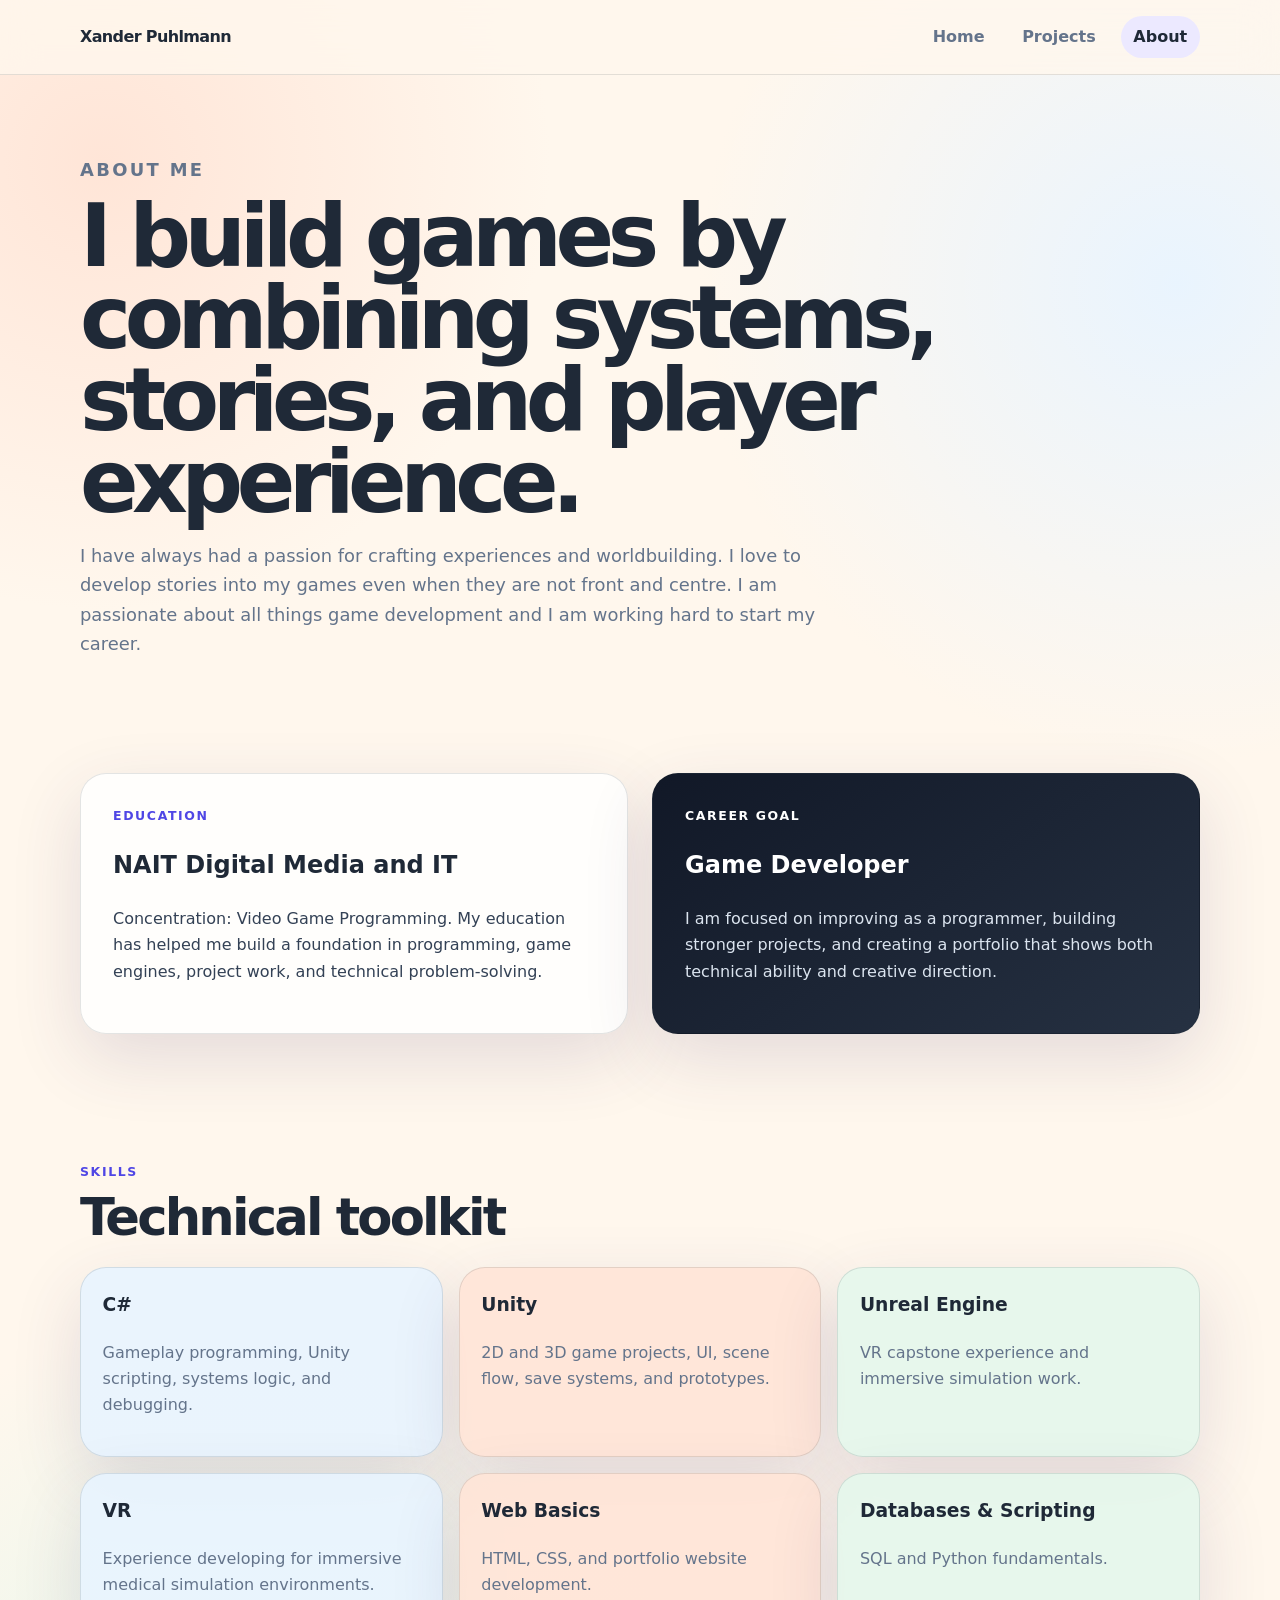
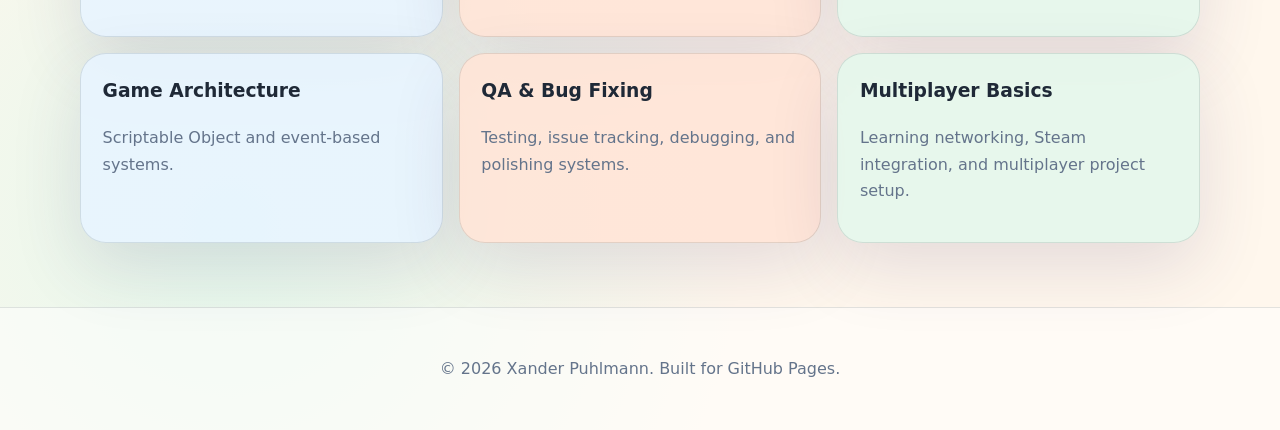
==== about.html @ f388b8b7 "Add files via upload" ====
<!DOCTYPE html>
<html lang="en">
<head>
  <meta charset="UTF-8" />
  <meta name="viewport" content="width=device-width, initial-scale=1.0" />
  <title>About | Xander Puhlmann</title>
  <meta name="description" content="About Xander Puhlmann, skills, education, and game programming interests." />
  <link rel="stylesheet" href="styles.css" />
</head>
<body>
  <header class="site-header">
    <nav class="nav">
      <a class="logo" href="index.html">Xander Puhlmann</a>
      <button class="nav-toggle" aria-label="Toggle navigation">☰</button>
      <div class="nav-links">
        <a href="index.html">Home</a>
        <a href="projects.html">Projects</a>
        <a href="about.html" class="active">About</a>
      </div>
    </nav>
  </header>

  <main>
    <section class="page-header">
      <p class="eyebrow">About Me</p>
      <h1>I build games by combining systems, stories, and player experience.</h1>
      <p>
        I have always had a passion for crafting experiences and worldbuilding. I love to develop stories
        into my games even when they are not front and centre. I am passionate about all things game
        development and I am working hard to start my career.
      </p>
    </section>

    <section class="section two-column">
      <div class="about-card">
        <p class="eyebrow">Education</p>
        <h2>NAIT Digital Media and IT</h2>
        <p>
          Concentration: Video Game Programming. My education has helped me build a foundation in programming,
          game engines, project work, and technical problem-solving.
        </p>
      </div>

      <div class="about-card dark-card">
        <p class="eyebrow">Career Goal</p>
        <h2>Game Developer</h2>
        <p>
          I am focused on improving as a programmer, building stronger projects, and creating a portfolio that
          shows both technical ability and creative direction.
        </p>
      </div>
    </section>

    <section class="section">
      <div class="section-heading">
        <p class="eyebrow">Skills</p>
        <h2>Technical toolkit</h2>
      </div>

      <div class="skill-grid">
        <div class="skill-card"><h3>C#</h3><p>Gameplay programming, Unity scripting, systems logic, and debugging.</p></div>
        <div class="skill-card"><h3>Unity</h3><p>2D and 3D game projects, UI, scene flow, save systems, and prototypes.</p></div>
        <div class="skill-card"><h3>Unreal Engine</h3><p>VR capstone experience and immersive simulation work.</p></div>
        <div class="skill-card"><h3>VR</h3><p>Experience developing for immersive medical simulation environments.</p></div>
        <div class="skill-card"><h3>Web Basics</h3><p>HTML, CSS, and portfolio website development.</p></div>
        <div class="skill-card"><h3>Databases & Scripting</h3><p>SQL and Python fundamentals.</p></div>
        <div class="skill-card"><h3>Game Architecture</h3><p>Scriptable Object and event-based systems.</p></div>
        <div class="skill-card"><h3>QA & Bug Fixing</h3><p>Testing, issue tracking, debugging, and polishing systems.</p></div>
        <div class="skill-card"><h3>Multiplayer Basics</h3><p>Learning networking, Steam integration, and multiplayer project setup.</p></div>
      </div>
    </section>
  </main>

  <footer class="site-footer">
    <p>© <span id="year"></span> Xander Puhlmann. Built for GitHub Pages.</p>
  </footer>

  <script src="script.js"></script>
</body>
</html>
---- styles.css ----
:root {
  --cream: #fff7ed;
  --paper: #ffffff;
  --lavender: #ece9ff;
  --sky: #e8f4ff;
  --mint: #e4f8ec;
  --peach: #ffe4d6;
  --ink: #1f2937;
  --text: #334155;
  --muted: #64748b;
  --accent: #6d5dfc;
  --accent-dark: #4f46e5;
  --dark: #111827;
  --border: rgba(31, 41, 55, 0.12);
  --shadow: 0 24px 70px rgba(61, 53, 108, 0.14);
  --radius: 26px;
  --max: 1160px;
}

* { box-sizing: border-box; }

html { scroll-behavior: smooth; }

body {
  margin: 0;
  font-family: Inter, ui-sans-serif, system-ui, -apple-system, BlinkMacSystemFont, "Segoe UI", sans-serif;
  background:
    radial-gradient(circle at 8% 8%, rgba(255, 228, 214, 0.95), transparent 28rem),
    radial-gradient(circle at 92% 14%, rgba(232, 244, 255, 0.95), transparent 30rem),
    radial-gradient(circle at 18% 90%, rgba(228, 248, 236, 0.95), transparent 32rem),
    var(--cream);
  color: var(--text);
  line-height: 1.65;
}

a { color: inherit; text-decoration: none; }

.site-header {
  position: sticky;
  top: 0;
  z-index: 20;
  background: rgba(255, 247, 237, 0.82);
  backdrop-filter: blur(18px);
  border-bottom: 1px solid var(--border);
}

.nav {
  max-width: var(--max);
  margin: 0 auto;
  padding: 1rem 1.25rem;
  display: flex;
  align-items: center;
  justify-content: space-between;
}

.logo {
  font-weight: 900;
  color: var(--ink);
  letter-spacing: -0.04em;
}

.nav-links {
  display: flex;
  align-items: center;
  gap: 0.75rem;
}

.nav-links a {
  color: var(--muted);
  font-weight: 800;
  border-radius: 999px;
  padding: 0.5rem 0.8rem;
}

.nav-links a:hover,
.nav-links a.active {
  color: var(--ink);
  background: var(--lavender);
}

.nav-toggle {
  display: none;
  border: 1px solid var(--border);
  background: var(--paper);
  border-radius: 12px;
  padding: 0.45rem 0.7rem;
  color: var(--ink);
  font-size: 1.1rem;
}

main {
  max-width: var(--max);
  margin: 0 auto;
  padding: 0 1.25rem;
}

.hero {
  min-height: 82vh;
  display: grid;
  grid-template-columns: minmax(0, 1.35fr) 380px;
  align-items: center;
  gap: 2rem;
  padding: 5rem 0 4rem;
}

.eyebrow {
  color: var(--accent-dark);
  text-transform: uppercase;
  letter-spacing: 0.13em;
  font-weight: 900;
  font-size: 0.78rem;
  margin: 0 0 0.6rem;
}

h1, h2, h3 { color: var(--ink); }

.hero h1,
.page-header h1 {
  font-size: clamp(2.5rem, 7vw, 5.4rem);
  line-height: 0.95;
  letter-spacing: -0.075em;
  margin: 0;
}

.hero-text,
.page-header p {
  max-width: 780px;
  font-size: 1.12rem;
  color: var(--muted);
}

.button-row {
  display: flex;
  gap: 0.8rem;
  flex-wrap: wrap;
  margin-top: 1.6rem;
}

.button {
  display: inline-flex;
  align-items: center;
  justify-content: center;
  border-radius: 999px;
  padding: 0.9rem 1.2rem;
  font-weight: 900;
  border: 1px solid var(--border);
  box-shadow: 0 10px 24px rgba(31, 41, 55, 0.08);
  transition: transform 0.2s ease, box-shadow 0.2s ease;
}

.button:hover {
  transform: translateY(-2px);
  box-shadow: 0 18px 38px rgba(31, 41, 55, 0.12);
}

.button.primary {
  color: white;
  background: var(--accent-dark);
  border-color: var(--accent-dark);
}

.button.secondary {
  color: var(--ink);
  background: var(--paper);
}

.hero-panel,
.feature-card,
.project-detail,
.about-card,
.skill-card {
  border: 1px solid var(--border);
  border-radius: var(--radius);
  background: rgba(255, 255, 255, 0.82);
  box-shadow: var(--shadow);
}

.hero-panel {
  padding: 2rem;
  text-align: center;
  background: linear-gradient(145deg, rgba(255,255,255,0.92), rgba(236,233,255,0.85));
}

.profile-photo {
  width: 118px;
  height: 118px;
  margin: 0 auto 1rem;
  border-radius: 32px;
  overflow: hidden;
  border: 5px solid white;
  background: linear-gradient(135deg, var(--lavender), var(--mint));
  box-shadow: var(--shadow);
  position: relative;
}

.profile-photo::after {
  content: "Photo";
  position: absolute;
  inset: 0;
  display: grid;
  place-items: center;
  color: var(--muted);
  font-weight: 900;
  z-index: 0;
}

.profile-photo img {
  width: 100%;
  height: 100%;
  object-fit: cover;
  position: relative;
  z-index: 1;
}

.profile-photo img[src="images/profile.jpg"] {
  opacity: 0;
}

.photo-note {
  font-size: 0.85rem;
  color: var(--muted);
}

.section {
  padding: 4rem 0;
}

.section-heading {
  margin-bottom: 1.5rem;
}

.section-heading h2 {
  font-size: clamp(2rem, 4vw, 3.2rem);
  line-height: 1;
  letter-spacing: -0.055em;
  margin: 0;
}

.feature-grid {
  display: grid;
  grid-template-columns: repeat(3, 1fr);
  gap: 1rem;
}

.feature-card {
  overflow: hidden;
  transition: transform 0.2s ease;
}

.feature-card:hover {
  transform: translateY(-4px);
}

.feature-card img {
  width: 100%;
  height: 210px;
  object-fit: cover;
  display: block;
}

.feature-card div {
  padding: 1.25rem;
}

.tag {
  color: var(--accent-dark);
  font-weight: 900;
  font-size: 0.82rem;
  margin: 0 0 0.35rem;
}

.skill-preview {
  display: grid;
  grid-template-columns: 0.7fr 1.3fr;
  gap: 2rem;
  align-items: start;
  background: rgba(255, 255, 255, 0.55);
  border: 1px solid var(--border);
  border-radius: var(--radius);
  padding: 2rem;
  margin-bottom: 5rem;
}

.pill-grid {
  display: flex;
  flex-wrap: wrap;
  gap: 0.75rem;
}

.pill-grid span {
  background: white;
  border: 1px solid var(--border);
  color: var(--ink);
  padding: 0.65rem 0.85rem;
  border-radius: 999px;
  font-weight: 800;
}

.page-header {
  padding: 5rem 0 2rem;
}

.project-list {
  display: grid;
  gap: 2rem;
  padding: 2rem 0 5rem;
}

.project-detail {
  display: grid;
  grid-template-columns: 1fr 1fr;
  gap: 0;
  overflow: hidden;
}

.project-detail.reverse .project-media {
  order: 2;
}

.project-media {
  display: grid;
  grid-template-columns: 1fr;
  gap: 0.7rem;
  padding: 1rem;
  background: linear-gradient(135deg, var(--sky), var(--lavender));
}

.project-media img {
  width: 100%;
  height: 245px;
  object-fit: cover;
  border-radius: 18px;
  border: 1px solid var(--border);
}

.project-media.single img {
  height: 100%;
  min-height: 420px;
}

.project-copy {
  padding: 2rem;
}

.project-copy h2 {
  font-size: clamp(1.8rem, 3vw, 2.8rem);
  letter-spacing: -0.05em;
  line-height: 1;
  margin: 0 0 1rem;
}

.project-copy p,
.project-copy li {
  color: var(--muted);
}

.project-points {
  padding-left: 1.2rem;
}

.two-column {
  display: grid;
  grid-template-columns: 1fr 1fr;
  gap: 1.5rem;
}

.about-card {
  padding: 2rem;
}

.dark-card {
  background: linear-gradient(145deg, #111827, #263142);
}

.dark-card h2,
.dark-card p {
  color: white;
}

.dark-card p:not(.eyebrow) {
  color: #dbe4ef;
}

.skill-grid {
  display: grid;
  grid-template-columns: repeat(3, 1fr);
  gap: 1rem;
}

.skill-card {
  padding: 1.35rem;
}

.skill-card:nth-child(3n+1) { background: rgba(232, 244, 255, 0.88); }
.skill-card:nth-child(3n+2) { background: rgba(255, 228, 214, 0.88); }
.skill-card:nth-child(3n+3) { background: rgba(228, 248, 236, 0.88); }

.skill-card h3 {
  margin-top: 0;
}

.skill-card p {
  color: var(--muted);
}

.site-footer {
  text-align: center;
  color: var(--muted);
  border-top: 1px solid var(--border);
  padding: 2rem 1rem;
  background: rgba(255,255,255,0.55);
}

@media (max-width: 900px) {
  .hero,
  .feature-grid,
  .skill-preview,
  .project-detail,
  .two-column,
  .skill-grid {
    grid-template-columns: 1fr;
  }

  .project-detail.reverse .project-media {
    order: 0;
  }

  .hero {
    min-height: auto;
    padding: 3rem 0;
  }

  .project-media.single img {
    min-height: 260px;
  }

  .nav-toggle {
    display: block;
  }

  .nav-links {
    display: none;
    position: absolute;
    right: 1rem;
    top: 4.25rem;
    flex-direction: column;
    align-items: stretch;
    background: white;
    border: 1px solid var(--border);
    border-radius: 16px;
    padding: 0.6rem;
    min-width: 180px;
    box-shadow: var(--shadow);
  }

  .nav-links.open {
    display: flex;
  }
}
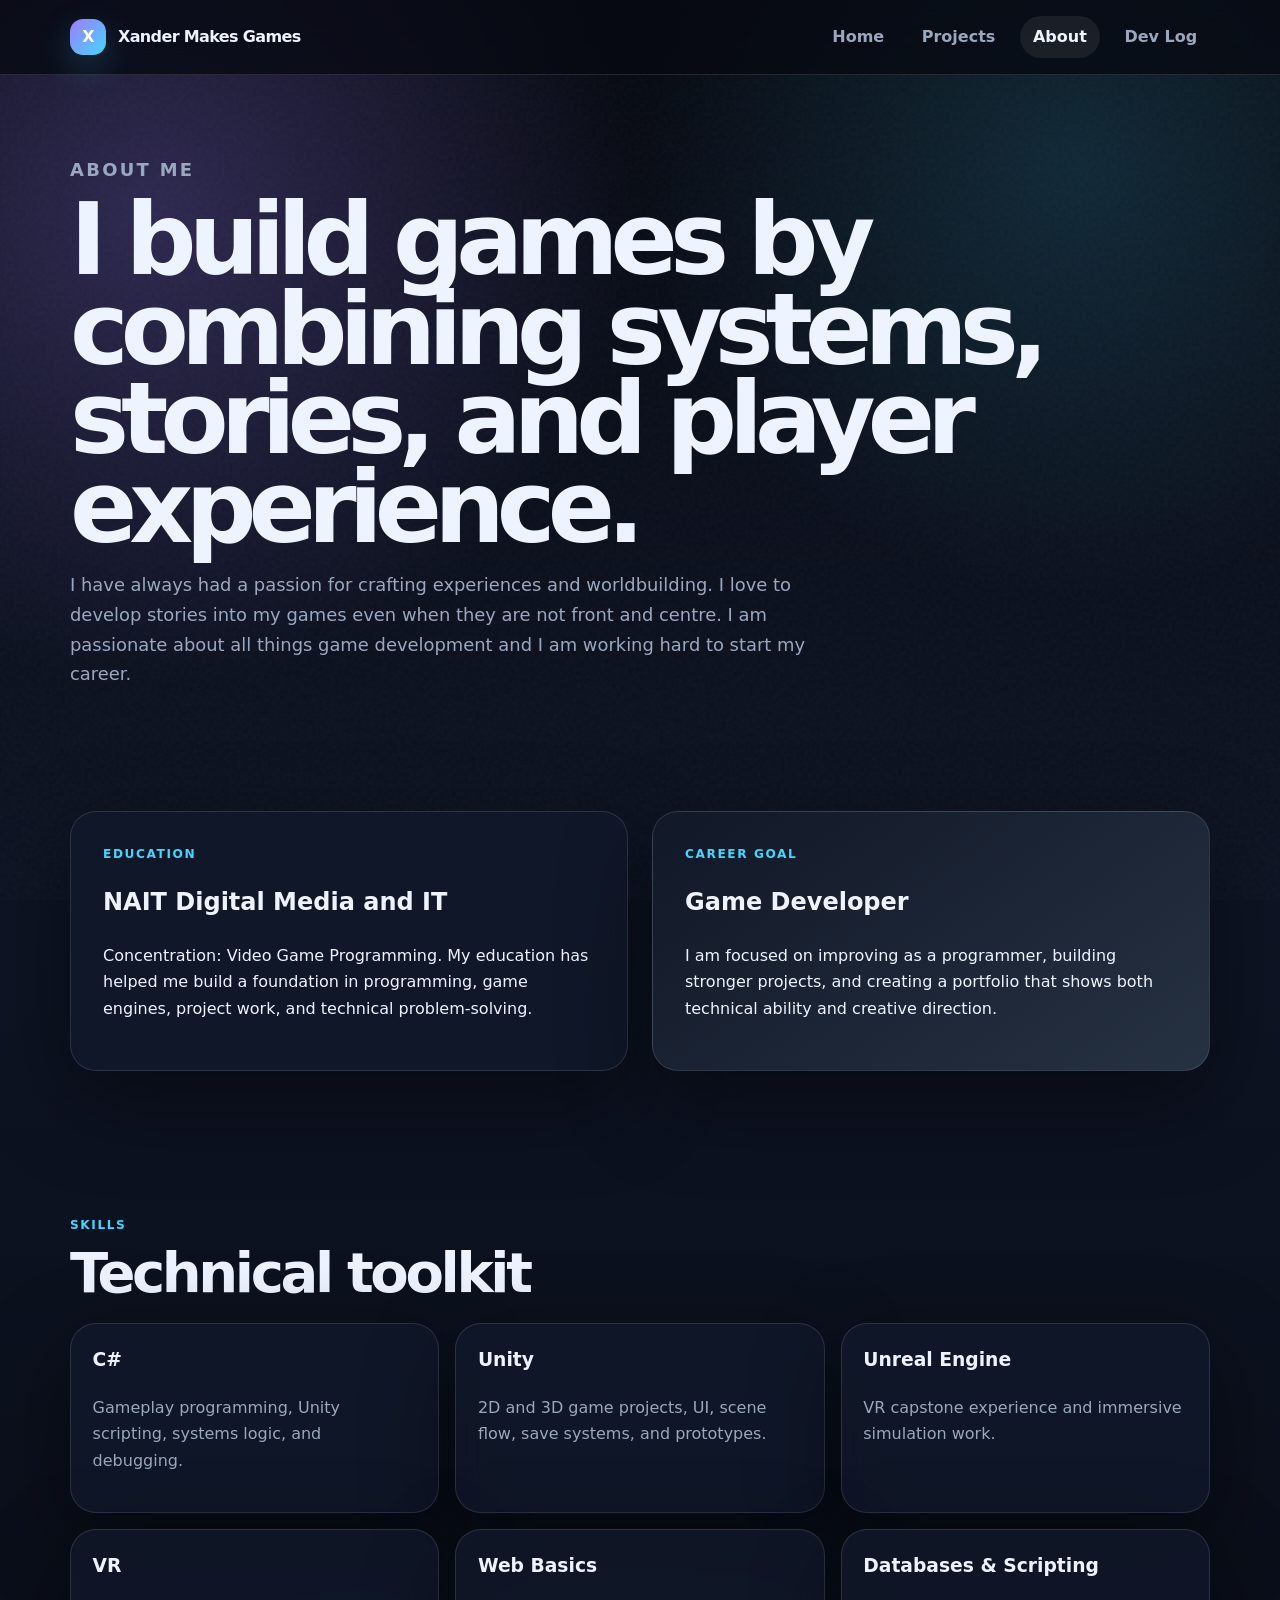
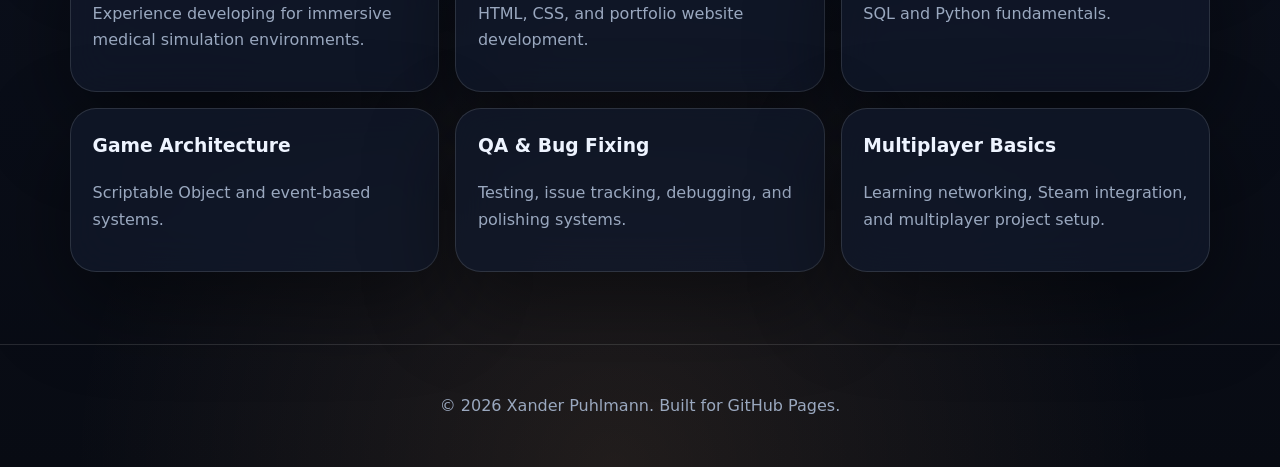
==== commit 4f95dfa6: "fixed" ====
--- a/about.html
+++ b/about.html
@@ -8,14 +8,16 @@
   <link rel="stylesheet" href="styles.css" />
 </head>
 <body>
+  <div class="noise"></div>
   <header class="site-header">
     <nav class="nav">
-      <a class="logo" href="index.html">Xander Puhlmann</a>
+      <a class="logo" href="index.html"><span class="logo-mark">X</span><span>Xander Makes Games</span></a>
       <button class="nav-toggle" aria-label="Toggle navigation">☰</button>
       <div class="nav-links">
         <a href="index.html">Home</a>
         <a href="projects.html">Projects</a>
         <a href="about.html" class="active">About</a>
+        <a href="devlog.html">Dev Log</a>
       </div>
     </nav>
   </header>
--- a/styles.css
+++ b/styles.css
@@ -1,459 +1 @@
-:root {
-  --cream: #fff7ed;
-  --paper: #ffffff;
-  --lavender: #ece9ff;
-  --sky: #e8f4ff;
-  --mint: #e4f8ec;
-  --peach: #ffe4d6;
-  --ink: #1f2937;
-  --text: #334155;
-  --muted: #64748b;
-  --accent: #6d5dfc;
-  --accent-dark: #4f46e5;
-  --dark: #111827;
-  --border: rgba(31, 41, 55, 0.12);
-  --shadow: 0 24px 70px rgba(61, 53, 108, 0.14);
-  --radius: 26px;
-  --max: 1160px;
-}
-
-* { box-sizing: border-box; }
-
-html { scroll-behavior: smooth; }
-
-body {
-  margin: 0;
-  font-family: Inter, ui-sans-serif, system-ui, -apple-system, BlinkMacSystemFont, "Segoe UI", sans-serif;
-  background:
-    radial-gradient(circle at 8% 8%, rgba(255, 228, 214, 0.95), transparent 28rem),
-    radial-gradient(circle at 92% 14%, rgba(232, 244, 255, 0.95), transparent 30rem),
-    radial-gradient(circle at 18% 90%, rgba(228, 248, 236, 0.95), transparent 32rem),
-    var(--cream);
-  color: var(--text);
-  line-height: 1.65;
-}
-
-a { color: inherit; text-decoration: none; }
-
-.site-header {
-  position: sticky;
-  top: 0;
-  z-index: 20;
-  background: rgba(255, 247, 237, 0.82);
-  backdrop-filter: blur(18px);
-  border-bottom: 1px solid var(--border);
-}
-
-.nav {
-  max-width: var(--max);
-  margin: 0 auto;
-  padding: 1rem 1.25rem;
-  display: flex;
-  align-items: center;
-  justify-content: space-between;
-}
-
-.logo {
-  font-weight: 900;
-  color: var(--ink);
-  letter-spacing: -0.04em;
-}
-
-.nav-links {
-  display: flex;
-  align-items: center;
-  gap: 0.75rem;
-}
-
-.nav-links a {
-  color: var(--muted);
-  font-weight: 800;
-  border-radius: 999px;
-  padding: 0.5rem 0.8rem;
-}
-
-.nav-links a:hover,
-.nav-links a.active {
-  color: var(--ink);
-  background: var(--lavender);
-}
-
-.nav-toggle {
-  display: none;
-  border: 1px solid var(--border);
-  background: var(--paper);
-  border-radius: 12px;
-  padding: 0.45rem 0.7rem;
-  color: var(--ink);
-  font-size: 1.1rem;
-}
-
-main {
-  max-width: var(--max);
-  margin: 0 auto;
-  padding: 0 1.25rem;
-}
-
-.hero {
-  min-height: 82vh;
-  display: grid;
-  grid-template-columns: minmax(0, 1.35fr) 380px;
-  align-items: center;
-  gap: 2rem;
-  padding: 5rem 0 4rem;
-}
-
-.eyebrow {
-  color: var(--accent-dark);
-  text-transform: uppercase;
-  letter-spacing: 0.13em;
-  font-weight: 900;
-  font-size: 0.78rem;
-  margin: 0 0 0.6rem;
-}
-
-h1, h2, h3 { color: var(--ink); }
-
-.hero h1,
-.page-header h1 {
-  font-size: clamp(2.5rem, 7vw, 5.4rem);
-  line-height: 0.95;
-  letter-spacing: -0.075em;
-  margin: 0;
-}
-
-.hero-text,
-.page-header p {
-  max-width: 780px;
-  font-size: 1.12rem;
-  color: var(--muted);
-}
-
-.button-row {
-  display: flex;
-  gap: 0.8rem;
-  flex-wrap: wrap;
-  margin-top: 1.6rem;
-}
-
-.button {
-  display: inline-flex;
-  align-items: center;
-  justify-content: center;
-  border-radius: 999px;
-  padding: 0.9rem 1.2rem;
-  font-weight: 900;
-  border: 1px solid var(--border);
-  box-shadow: 0 10px 24px rgba(31, 41, 55, 0.08);
-  transition: transform 0.2s ease, box-shadow 0.2s ease;
-}
-
-.button:hover {
-  transform: translateY(-2px);
-  box-shadow: 0 18px 38px rgba(31, 41, 55, 0.12);
-}
-
-.button.primary {
-  color: white;
-  background: var(--accent-dark);
-  border-color: var(--accent-dark);
-}
-
-.button.secondary {
-  color: var(--ink);
-  background: var(--paper);
-}
-
-.hero-panel,
-.feature-card,
-.project-detail,
-.about-card,
-.skill-card {
-  border: 1px solid var(--border);
-  border-radius: var(--radius);
-  background: rgba(255, 255, 255, 0.82);
-  box-shadow: var(--shadow);
-}
-
-.hero-panel {
-  padding: 2rem;
-  text-align: center;
-  background: linear-gradient(145deg, rgba(255,255,255,0.92), rgba(236,233,255,0.85));
-}
-
-.profile-photo {
-  width: 118px;
-  height: 118px;
-  margin: 0 auto 1rem;
-  border-radius: 32px;
-  overflow: hidden;
-  border: 5px solid white;
-  background: linear-gradient(135deg, var(--lavender), var(--mint));
-  box-shadow: var(--shadow);
-  position: relative;
-}
-
-.profile-photo::after {
-  content: "Photo";
-  position: absolute;
-  inset: 0;
-  display: grid;
-  place-items: center;
-  color: var(--muted);
-  font-weight: 900;
-  z-index: 0;
-}
-
-.profile-photo img {
-  width: 100%;
-  height: 100%;
-  object-fit: cover;
-  position: relative;
-  z-index: 1;
-}
-
-.profile-photo img[src="images/profile.jpg"] {
-  opacity: 0;
-}
-
-.photo-note {
-  font-size: 0.85rem;
-  color: var(--muted);
-}
-
-.section {
-  padding: 4rem 0;
-}
-
-.section-heading {
-  margin-bottom: 1.5rem;
-}
-
-.section-heading h2 {
-  font-size: clamp(2rem, 4vw, 3.2rem);
-  line-height: 1;
-  letter-spacing: -0.055em;
-  margin: 0;
-}
-
-.feature-grid {
-  display: grid;
-  grid-template-columns: repeat(3, 1fr);
-  gap: 1rem;
-}
-
-.feature-card {
-  overflow: hidden;
-  transition: transform 0.2s ease;
-}
-
-.feature-card:hover {
-  transform: translateY(-4px);
-}
-
-.feature-card img {
-  width: 100%;
-  height: 210px;
-  object-fit: cover;
-  display: block;
-}
-
-.feature-card div {
-  padding: 1.25rem;
-}
-
-.tag {
-  color: var(--accent-dark);
-  font-weight: 900;
-  font-size: 0.82rem;
-  margin: 0 0 0.35rem;
-}
-
-.skill-preview {
-  display: grid;
-  grid-template-columns: 0.7fr 1.3fr;
-  gap: 2rem;
-  align-items: start;
-  background: rgba(255, 255, 255, 0.55);
-  border: 1px solid var(--border);
-  border-radius: var(--radius);
-  padding: 2rem;
-  margin-bottom: 5rem;
-}
-
-.pill-grid {
-  display: flex;
-  flex-wrap: wrap;
-  gap: 0.75rem;
-}
-
-.pill-grid span {
-  background: white;
-  border: 1px solid var(--border);
-  color: var(--ink);
-  padding: 0.65rem 0.85rem;
-  border-radius: 999px;
-  font-weight: 800;
-}
-
-.page-header {
-  padding: 5rem 0 2rem;
-}
-
-.project-list {
-  display: grid;
-  gap: 2rem;
-  padding: 2rem 0 5rem;
-}
-
-.project-detail {
-  display: grid;
-  grid-template-columns: 1fr 1fr;
-  gap: 0;
-  overflow: hidden;
-}
-
-.project-detail.reverse .project-media {
-  order: 2;
-}
-
-.project-media {
-  display: grid;
-  grid-template-columns: 1fr;
-  gap: 0.7rem;
-  padding: 1rem;
-  background: linear-gradient(135deg, var(--sky), var(--lavender));
-}
-
-.project-media img {
-  width: 100%;
-  height: 245px;
-  object-fit: cover;
-  border-radius: 18px;
-  border: 1px solid var(--border);
-}
-
-.project-media.single img {
-  height: 100%;
-  min-height: 420px;
-}
-
-.project-copy {
-  padding: 2rem;
-}
-
-.project-copy h2 {
-  font-size: clamp(1.8rem, 3vw, 2.8rem);
-  letter-spacing: -0.05em;
-  line-height: 1;
-  margin: 0 0 1rem;
-}
-
-.project-copy p,
-.project-copy li {
-  color: var(--muted);
-}
-
-.project-points {
-  padding-left: 1.2rem;
-}
-
-.two-column {
-  display: grid;
-  grid-template-columns: 1fr 1fr;
-  gap: 1.5rem;
-}
-
-.about-card {
-  padding: 2rem;
-}
-
-.dark-card {
-  background: linear-gradient(145deg, #111827, #263142);
-}
-
-.dark-card h2,
-.dark-card p {
-  color: white;
-}
-
-.dark-card p:not(.eyebrow) {
-  color: #dbe4ef;
-}
-
-.skill-grid {
-  display: grid;
-  grid-template-columns: repeat(3, 1fr);
-  gap: 1rem;
-}
-
-.skill-card {
-  padding: 1.35rem;
-}
-
-.skill-card:nth-child(3n+1) { background: rgba(232, 244, 255, 0.88); }
-.skill-card:nth-child(3n+2) { background: rgba(255, 228, 214, 0.88); }
-.skill-card:nth-child(3n+3) { background: rgba(228, 248, 236, 0.88); }
-
-.skill-card h3 {
-  margin-top: 0;
-}
-
-.skill-card p {
-  color: var(--muted);
-}
-
-.site-footer {
-  text-align: center;
-  color: var(--muted);
-  border-top: 1px solid var(--border);
-  padding: 2rem 1rem;
-  background: rgba(255,255,255,0.55);
-}
-
-@media (max-width: 900px) {
-  .hero,
-  .feature-grid,
-  .skill-preview,
-  .project-detail,
-  .two-column,
-  .skill-grid {
-    grid-template-columns: 1fr;
-  }
-
-  .project-detail.reverse .project-media {
-    order: 0;
-  }
-
-  .hero {
-    min-height: auto;
-    padding: 3rem 0;
-  }
-
-  .project-media.single img {
-    min-height: 260px;
-  }
-
-  .nav-toggle {
-    display: block;
-  }
-
-  .nav-links {
-    display: none;
-    position: absolute;
-    right: 1rem;
-    top: 4.25rem;
-    flex-direction: column;
-    align-items: stretch;
-    background: white;
-    border: 1px solid var(--border);
-    border-radius: 16px;
-    padding: 0.6rem;
-    min-width: 180px;
-    box-shadow: var(--shadow);
-  }
-
-  .nav-links.open {
-    display: flex;
-  }
-}
+:root{--bg:#070a12;--bg2:#0e1424;--surface:rgba(17,25,43,.78);--surface2:#121a2b;--text:#eef4ff;--muted:#9aa8bf;--accent:#9d7cff;--accent2:#45d6ff;--accent3:#ffb86b;--border:rgba(255,255,255,.12);--shadow:0 30px 90px rgba(0,0,0,.45);--radius:26px;--max:1180px}*{box-sizing:border-box}html{scroll-behavior:smooth}body{margin:0;font-family:Inter,ui-sans-serif,system-ui,-apple-system,BlinkMacSystemFont,"Segoe UI",sans-serif;background:radial-gradient(circle at 12% 10%,rgba(157,124,255,.25),transparent 30rem),radial-gradient(circle at 84% 8%,rgba(69,214,255,.14),transparent 27rem),radial-gradient(circle at 48% 100%,rgba(255,184,107,.10),transparent 34rem),linear-gradient(180deg,var(--bg),var(--bg2) 45%,#080b13);color:var(--text);line-height:1.65;min-height:100vh}.noise{position:fixed;inset:0;pointer-events:none;opacity:.035;z-index:0;background-image:url("data:image/svg+xml,%3Csvg viewBox='0 0 256 256' xmlns='http://www.w3.org/2000/svg'%3E%3Cfilter id='n'%3E%3CfeTurbulence type='fractalNoise' baseFrequency='0.9' numOctaves='4' stitchTiles='stitch'/%3E%3C/filter%3E%3Crect width='100%25' height='100%25' filter='url(%23n)'/%3E%3C/svg%3E")}a{color:inherit;text-decoration:none}img{max-width:100%}.site-header{position:sticky;top:0;z-index:50;background:rgba(7,10,18,.78);backdrop-filter:blur(18px);border-bottom:1px solid var(--border)}.nav{max-width:var(--max);margin:0 auto;padding:1rem 1.25rem;display:flex;justify-content:space-between;align-items:center}.logo{display:inline-flex;align-items:center;gap:.75rem;font-weight:900;letter-spacing:-.04em}.logo-mark{width:36px;height:36px;border-radius:13px;display:inline-grid;place-items:center;background:linear-gradient(135deg,var(--accent),var(--accent2));color:white;box-shadow:0 12px 34px rgba(69,214,255,.22)}.nav-links{display:flex;gap:.75rem;align-items:center}.nav-links a{color:var(--muted);font-weight:800;padding:.5rem .8rem;border-radius:999px}.nav-links a:hover,.nav-links a.active{color:var(--text);background:rgba(255,255,255,.07)}.nav-toggle{display:none;color:var(--text);background:rgba(255,255,255,.07);border:1px solid var(--border);border-radius:12px;padding:.45rem .7rem;font-size:1.1rem}main{max-width:var(--max);margin:0 auto;padding:0 1.25rem;position:relative;z-index:1}.hero{min-height:86vh;display:grid;grid-template-columns:minmax(0,1.35fr) 390px;align-items:center;gap:2rem;padding:5rem 0}.hero-copy,.section-heading,.page-header{position:relative}.eyebrow,.tag{color:var(--accent2);text-transform:uppercase;letter-spacing:.13em;font-weight:900;font-size:.76rem;margin:0 0 .65rem}.hero h1,.page-header h1{font-size:clamp(2.8rem,8vw,6.2rem);line-height:.9;letter-spacing:-.08em;margin:0}.hero-text,.page-header p{color:var(--muted);font-size:1.12rem;max-width:760px}.button-row{display:flex;gap:.85rem;flex-wrap:wrap;margin-top:1.7rem}.button{display:inline-flex;justify-content:center;align-items:center;padding:.9rem 1.2rem;border-radius:999px;font-weight:900;border:1px solid var(--border);transition:transform .2s ease}.button:hover{transform:translateY(-3px)}.button.primary{background:linear-gradient(135deg,var(--accent),var(--accent2));color:#07101f;border:none}.button.secondary{background:rgba(255,255,255,.07);color:var(--text)}.hero-panel,.feature-card,.project-detail,.info-box,.skill-card,.timeline-item,.panel,.project-showcase,.about-card,.log-card,.skill-preview{background:var(--surface);border:1px solid var(--border);border-radius:var(--radius);box-shadow:var(--shadow);backdrop-filter:blur(20px)}.hero-panel{padding:2rem;text-align:center}.profile-photo{width:124px;height:124px;margin:0 auto 1rem;border-radius:34px;overflow:hidden;background:linear-gradient(135deg,rgba(157,124,255,.28),rgba(69,214,255,.22));border:1px solid var(--border);position:relative}.profile-photo:after{content:"Photo";position:absolute;inset:0;display:grid;place-items:center;color:var(--muted);font-weight:900}.profile-photo img{width:100%;height:100%;object-fit:cover;position:relative;z-index:2}.profile-photo img[src="images/profile.jpg"]{opacity:0}.photo-note,.muted,.card p,.skill-card p,.timeline-item p,.info-box li,.project-copy p,.project-copy li,.project-info p,.breakdown-grid p,.log-card p,.log-card li{color:var(--muted)}.profile-links{display:flex;justify-content:center;flex-wrap:wrap;gap:.55rem;margin:1rem 0}.profile-links a{color:var(--text);background:rgba(255,255,255,.07);border:1px solid var(--border);padding:.55rem .8rem;border-radius:999px;font-weight:800}.section{padding:4.5rem 0}.section-heading{margin-bottom:1.5rem}.section-heading h2,.skill-preview h2{font-size:clamp(2rem,4.5vw,3.5rem);line-height:.95;letter-spacing:-.06em;margin:0}.feature-grid,.featured-grid{display:grid;grid-template-columns:repeat(3,1fr);gap:1rem}.feature-card{overflow:hidden;transition:transform .2s ease,border .2s ease}.feature-card:hover{transform:translateY(-4px);border-color:rgba(69,214,255,.45)}.feature-card img{width:100%;height:230px;object-fit:cover;display:block;opacity:.74}.feature-card div{padding:1.25rem}.feature-card h3{font-size:1.45rem;line-height:1.05;margin:.25rem 0;letter-spacing:-.04em}.skill-preview{display:grid;grid-template-columns:.7fr 1.3fr;gap:2rem;align-items:start;padding:2rem;margin-bottom:3rem}.pill-grid{display:flex;flex-wrap:wrap;gap:.7rem}.pill-grid span{padding:.7rem .95rem;border-radius:999px;background:rgba(255,255,255,.07);border:1px solid var(--border);font-weight:850}.two-panel{display:grid;grid-template-columns:1.05fr .95fr;gap:1rem}.panel{padding:2rem}.dark-panel{background:linear-gradient(135deg,rgba(157,124,255,.16),rgba(69,214,255,.10)),var(--surface)}.panel h2{font-size:clamp(1.8rem,4vw,3.1rem);line-height:1;letter-spacing:-.055em;margin:0 0 1rem}.panel p{color:var(--muted)}.page-header{padding:5rem 0 2rem}.project-list{display:grid;gap:2rem;padding:2rem 0 5rem}.project-detail{display:grid;grid-template-columns:1fr 1fr;overflow:hidden}.project-detail.reverse .project-media{order:2}.project-media{display:grid;gap:.75rem;padding:1rem;background:radial-gradient(circle at 20% 20%,rgba(157,124,255,.20),transparent 20rem),rgba(255,255,255,.03)}.project-media img{width:100%;height:260px;object-fit:cover;border-radius:18px;border:1px solid var(--border)}.project-media.single img{height:100%;min-height:420px}.project-copy{padding:2rem}.project-copy h2{font-size:clamp(2rem,4vw,3.4rem);line-height:.95;letter-spacing:-.06em;margin:0 0 1rem}.breakdown-grid{display:grid;grid-template-columns:1fr;gap:.75rem;margin:1.5rem 0}.breakdown-grid div{border:1px solid var(--border);border-radius:18px;padding:1rem;background:rgba(255,255,255,.045)}.breakdown-grid h3{margin:0 0 .25rem}.two-column{display:grid;grid-template-columns:1fr 1fr;gap:1.5rem}.about-card{padding:2rem}.dark-card{background:linear-gradient(145deg,#111827,#263142)}.skill-grid{display:grid;grid-template-columns:repeat(3,1fr);gap:1rem}.skill-card{padding:1.35rem}.skill-card h3{margin-top:0}.timeline{display:grid;gap:1rem}.timeline-item{padding:1.5rem}.log-list{display:grid;gap:1rem;padding:2rem 0 5rem}.log-card{padding:2rem}.log-card h2{font-size:clamp(1.6rem,3vw,2.4rem);letter-spacing:-.05em;margin:0 0 .8rem}.site-footer{text-align:center;color:var(--muted);border-top:1px solid var(--border);padding:2rem 1rem;position:relative;z-index:1}.reveal{opacity:0;transform:translateY(24px);transition:opacity .65s ease,transform .65s ease}.reveal.visible{opacity:1;transform:translateY(0)}@media(max-width:920px){.hero,.feature-grid,.skill-preview,.two-panel,.project-detail,.two-column,.skill-grid{grid-template-columns:1fr}.hero{min-height:auto;padding:3rem 0}.project-detail.reverse .project-media{order:0}.project-media.single img{min-height:260px}.nav-toggle{display:block}.nav-links{display:none;position:absolute;top:4.25rem;right:1rem;min-width:190px;flex-direction:column;align-items:stretch;background:rgba(16,23,38,.98);border:1px solid var(--border);border-radius:18px;padding:.65rem;box-shadow:var(--shadow)}.nav-links.open{display:flex}}
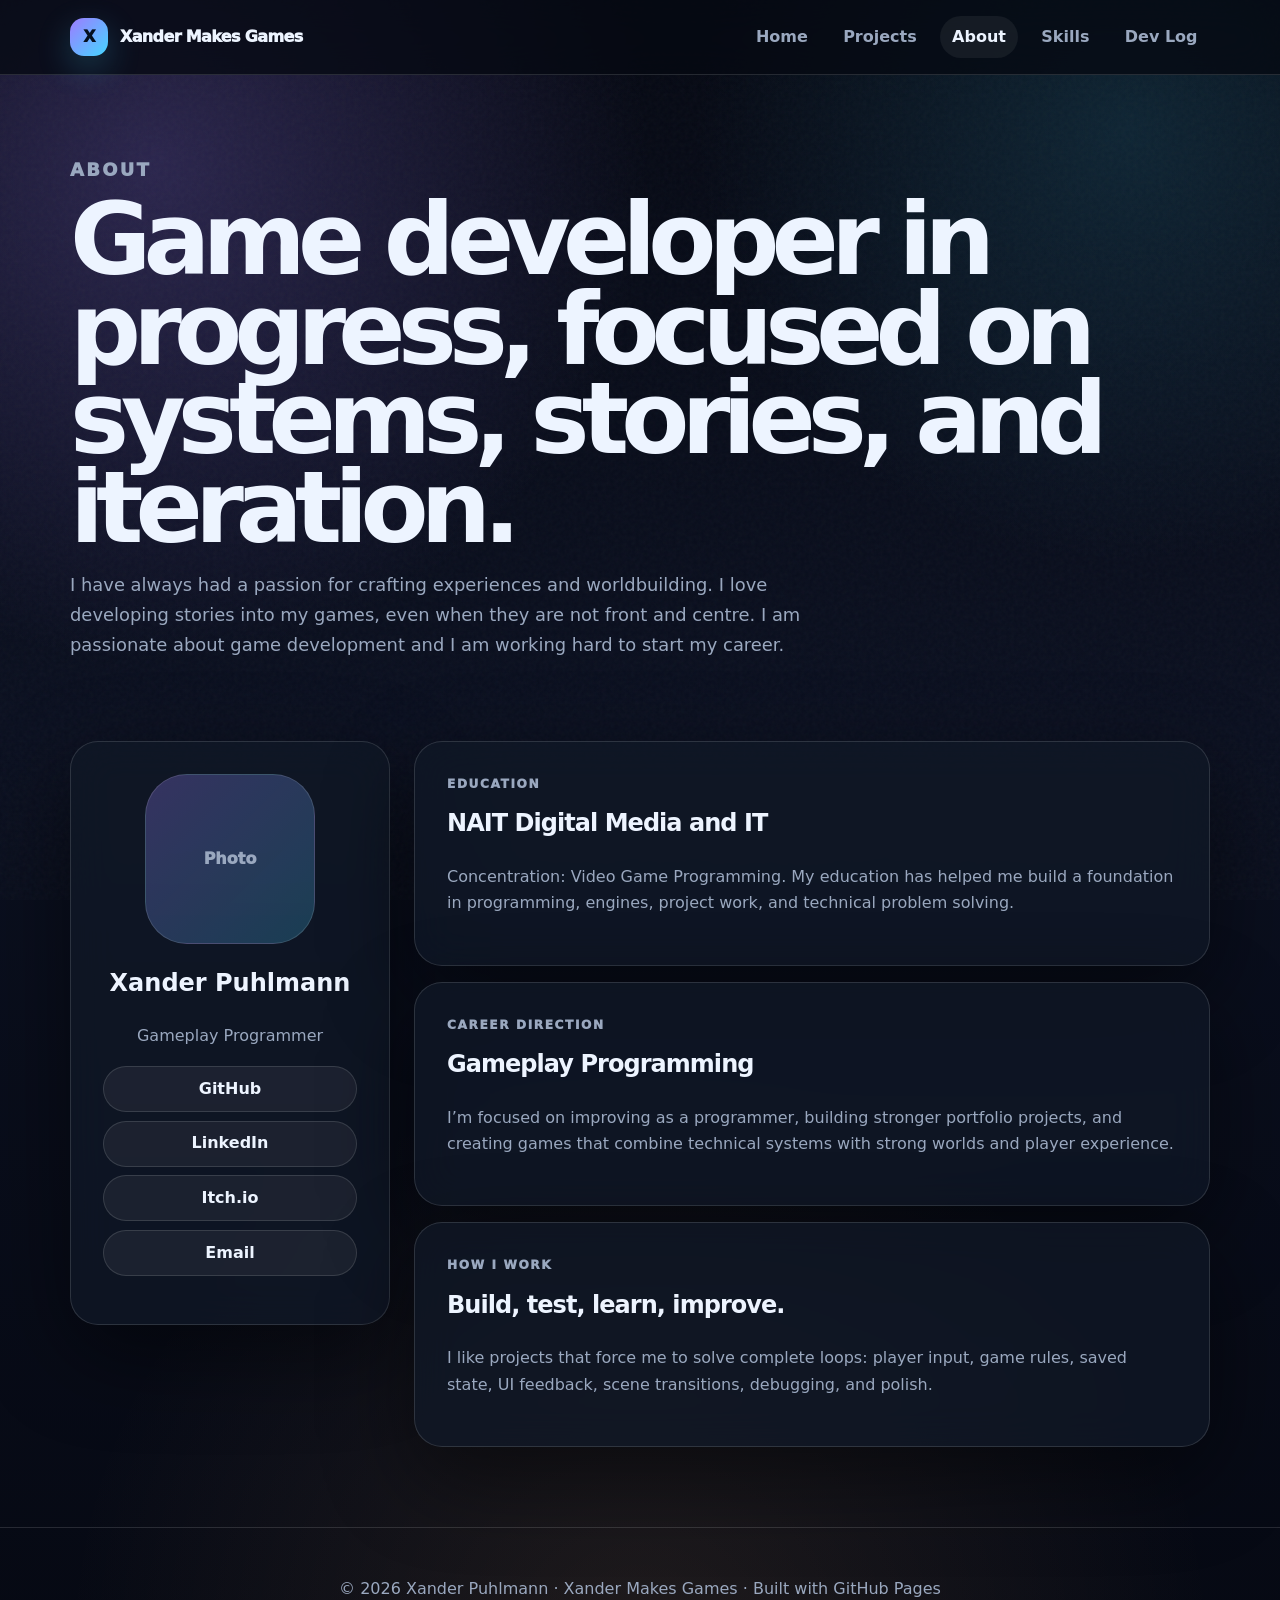
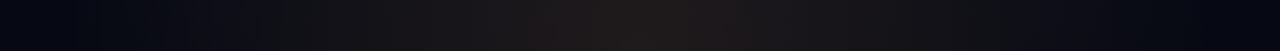
==== commit a3898780: "New look" ====
--- a/about.html
+++ b/about.html
@@ -3,80 +3,90 @@
 <head>
   <meta charset="UTF-8" />
   <meta name="viewport" content="width=device-width, initial-scale=1.0" />
-  <title>About | Xander Puhlmann</title>
-  <meta name="description" content="About Xander Puhlmann, skills, education, and game programming interests." />
+  <title>About | Xander Makes Games</title>
+  <meta name="description" content="About Xander Puhlmann and his game programming journey." />
+  <link rel="icon" href="images/favicon.svg" type="image/svg+xml" />
   <link rel="stylesheet" href="styles.css" />
 </head>
 <body>
   <div class="noise"></div>
   <header class="site-header">
-    <nav class="nav">
-      <a class="logo" href="index.html"><span class="logo-mark">X</span><span>Xander Makes Games</span></a>
-      <button class="nav-toggle" aria-label="Toggle navigation">☰</button>
-      <div class="nav-links">
-        <a href="index.html">Home</a>
-        <a href="projects.html">Projects</a>
-        <a href="about.html" class="active">About</a>
-        <a href="devlog.html">Dev Log</a>
-      </div>
-    </nav>
-  </header>
+  <nav class="nav">
+    <a class="logo" href="index.html" aria-label="Xander Makes Games home">
+      <span class="logo-mark">X</span>
+      <span>Xander Makes Games</span>
+    </a>
+    <button class="nav-toggle" aria-label="Toggle navigation">☰</button>
+    <div class="nav-links">
+      <a href="index.html">Home</a>
+      <a href="projects.html">Projects</a>
+      <a href="about.html" class="active">About</a>
+      <a href="skills.html">Skills</a>
+      <a href="devlog.html">Dev Log</a>
+    </div>
+  </nav>
+</header>
+  <main>
 
-  <main>
-    <section class="page-header">
-      <p class="eyebrow">About Me</p>
-      <h1>I build games by combining systems, stories, and player experience.</h1>
+    <section class="page-hero reveal">
+      <p class="eyebrow">About</p>
+      <h1>Game developer in progress, focused on systems, stories, and iteration.</h1>
       <p>
-        I have always had a passion for crafting experiences and worldbuilding. I love to develop stories
-        into my games even when they are not front and centre. I am passionate about all things game
-        development and I am working hard to start my career.
+        I have always had a passion for crafting experiences and worldbuilding. I love developing stories into
+        my games, even when they are not front and centre. I am passionate about game development and I am
+        working hard to start my career.
       </p>
     </section>
 
-    <section class="section two-column">
-      <div class="about-card">
-        <p class="eyebrow">Education</p>
-        <h2>NAIT Digital Media and IT</h2>
-        <p>
-          Concentration: Video Game Programming. My education has helped me build a foundation in programming,
-          game engines, project work, and technical problem-solving.
-        </p>
-      </div>
+    <section class="about-layout reveal">
+      <aside class="about-sidebar">
+        <div class="profile-photo large-photo">
+          <img src="images/profile.jpg" alt="Photo of Xander Puhlmann" />
+        </div>
+        <h2>Xander Puhlmann</h2>
+        <p class="muted">Gameplay Programmer</p>
+        <div class="profile-links vertical">
+          <a href="#">GitHub</a>
+          <a href="#">LinkedIn</a>
+          <a href="#">Itch.io</a>
+          <a href="#">Email</a>
+        </div>
+      </aside>
 
-      <div class="about-card dark-card">
-        <p class="eyebrow">Career Goal</p>
-        <h2>Game Developer</h2>
-        <p>
-          I am focused on improving as a programmer, building stronger projects, and creating a portfolio that
-          shows both technical ability and creative direction.
-        </p>
+      <div class="about-main">
+        <article class="glass-card">
+          <p class="eyebrow">Education</p>
+          <h2>NAIT Digital Media and IT</h2>
+          <p>
+            Concentration: Video Game Programming. My education has helped me build a foundation in programming,
+            engines, project work, and technical problem solving.
+          </p>
+        </article>
+
+        <article class="glass-card">
+          <p class="eyebrow">Career Direction</p>
+          <h2>Gameplay Programming</h2>
+          <p>
+            I’m focused on improving as a programmer, building stronger portfolio projects, and creating games
+            that combine technical systems with strong worlds and player experience.
+          </p>
+        </article>
+
+        <article class="glass-card">
+          <p class="eyebrow">How I Work</p>
+          <h2>Build, test, learn, improve.</h2>
+          <p>
+            I like projects that force me to solve complete loops: player input, game rules, saved state,
+            UI feedback, scene transitions, debugging, and polish.
+          </p>
+        </article>
       </div>
     </section>
 
-    <section class="section">
-      <div class="section-heading">
-        <p class="eyebrow">Skills</p>
-        <h2>Technical toolkit</h2>
-      </div>
-
-      <div class="skill-grid">
-        <div class="skill-card"><h3>C#</h3><p>Gameplay programming, Unity scripting, systems logic, and debugging.</p></div>
-        <div class="skill-card"><h3>Unity</h3><p>2D and 3D game projects, UI, scene flow, save systems, and prototypes.</p></div>
-        <div class="skill-card"><h3>Unreal Engine</h3><p>VR capstone experience and immersive simulation work.</p></div>
-        <div class="skill-card"><h3>VR</h3><p>Experience developing for immersive medical simulation environments.</p></div>
-        <div class="skill-card"><h3>Web Basics</h3><p>HTML, CSS, and portfolio website development.</p></div>
-        <div class="skill-card"><h3>Databases & Scripting</h3><p>SQL and Python fundamentals.</p></div>
-        <div class="skill-card"><h3>Game Architecture</h3><p>Scriptable Object and event-based systems.</p></div>
-        <div class="skill-card"><h3>QA & Bug Fixing</h3><p>Testing, issue tracking, debugging, and polishing systems.</p></div>
-        <div class="skill-card"><h3>Multiplayer Basics</h3><p>Learning networking, Steam integration, and multiplayer project setup.</p></div>
-      </div>
-    </section>
   </main>
-
   <footer class="site-footer">
-    <p>© <span id="year"></span> Xander Puhlmann. Built for GitHub Pages.</p>
+    <p>© <span id="year"></span> Xander Puhlmann · Xander Makes Games · Built with GitHub Pages</p>
   </footer>
-
   <script src="script.js"></script>
 </body>
 </html>
--- a/styles.css
+++ b/styles.css
@@ -1 +1,410 @@
-:root{--bg:#070a12;--bg2:#0e1424;--surface:rgba(17,25,43,.78);--surface2:#121a2b;--text:#eef4ff;--muted:#9aa8bf;--accent:#9d7cff;--accent2:#45d6ff;--accent3:#ffb86b;--border:rgba(255,255,255,.12);--shadow:0 30px 90px rgba(0,0,0,.45);--radius:26px;--max:1180px}*{box-sizing:border-box}html{scroll-behavior:smooth}body{margin:0;font-family:Inter,ui-sans-serif,system-ui,-apple-system,BlinkMacSystemFont,"Segoe UI",sans-serif;background:radial-gradient(circle at 12% 10%,rgba(157,124,255,.25),transparent 30rem),radial-gradient(circle at 84% 8%,rgba(69,214,255,.14),transparent 27rem),radial-gradient(circle at 48% 100%,rgba(255,184,107,.10),transparent 34rem),linear-gradient(180deg,var(--bg),var(--bg2) 45%,#080b13);color:var(--text);line-height:1.65;min-height:100vh}.noise{position:fixed;inset:0;pointer-events:none;opacity:.035;z-index:0;background-image:url("data:image/svg+xml,%3Csvg viewBox='0 0 256 256' xmlns='http://www.w3.org/2000/svg'%3E%3Cfilter id='n'%3E%3CfeTurbulence type='fractalNoise' baseFrequency='0.9' numOctaves='4' stitchTiles='stitch'/%3E%3C/filter%3E%3Crect width='100%25' height='100%25' filter='url(%23n)'/%3E%3C/svg%3E")}a{color:inherit;text-decoration:none}img{max-width:100%}.site-header{position:sticky;top:0;z-index:50;background:rgba(7,10,18,.78);backdrop-filter:blur(18px);border-bottom:1px solid var(--border)}.nav{max-width:var(--max);margin:0 auto;padding:1rem 1.25rem;display:flex;justify-content:space-between;align-items:center}.logo{display:inline-flex;align-items:center;gap:.75rem;font-weight:900;letter-spacing:-.04em}.logo-mark{width:36px;height:36px;border-radius:13px;display:inline-grid;place-items:center;background:linear-gradient(135deg,var(--accent),var(--accent2));color:white;box-shadow:0 12px 34px rgba(69,214,255,.22)}.nav-links{display:flex;gap:.75rem;align-items:center}.nav-links a{color:var(--muted);font-weight:800;padding:.5rem .8rem;border-radius:999px}.nav-links a:hover,.nav-links a.active{color:var(--text);background:rgba(255,255,255,.07)}.nav-toggle{display:none;color:var(--text);background:rgba(255,255,255,.07);border:1px solid var(--border);border-radius:12px;padding:.45rem .7rem;font-size:1.1rem}main{max-width:var(--max);margin:0 auto;padding:0 1.25rem;position:relative;z-index:1}.hero{min-height:86vh;display:grid;grid-template-columns:minmax(0,1.35fr) 390px;align-items:center;gap:2rem;padding:5rem 0}.hero-copy,.section-heading,.page-header{position:relative}.eyebrow,.tag{color:var(--accent2);text-transform:uppercase;letter-spacing:.13em;font-weight:900;font-size:.76rem;margin:0 0 .65rem}.hero h1,.page-header h1{font-size:clamp(2.8rem,8vw,6.2rem);line-height:.9;letter-spacing:-.08em;margin:0}.hero-text,.page-header p{color:var(--muted);font-size:1.12rem;max-width:760px}.button-row{display:flex;gap:.85rem;flex-wrap:wrap;margin-top:1.7rem}.button{display:inline-flex;justify-content:center;align-items:center;padding:.9rem 1.2rem;border-radius:999px;font-weight:900;border:1px solid var(--border);transition:transform .2s ease}.button:hover{transform:translateY(-3px)}.button.primary{background:linear-gradient(135deg,var(--accent),var(--accent2));color:#07101f;border:none}.button.secondary{background:rgba(255,255,255,.07);color:var(--text)}.hero-panel,.feature-card,.project-detail,.info-box,.skill-card,.timeline-item,.panel,.project-showcase,.about-card,.log-card,.skill-preview{background:var(--surface);border:1px solid var(--border);border-radius:var(--radius);box-shadow:var(--shadow);backdrop-filter:blur(20px)}.hero-panel{padding:2rem;text-align:center}.profile-photo{width:124px;height:124px;margin:0 auto 1rem;border-radius:34px;overflow:hidden;background:linear-gradient(135deg,rgba(157,124,255,.28),rgba(69,214,255,.22));border:1px solid var(--border);position:relative}.profile-photo:after{content:"Photo";position:absolute;inset:0;display:grid;place-items:center;color:var(--muted);font-weight:900}.profile-photo img{width:100%;height:100%;object-fit:cover;position:relative;z-index:2}.profile-photo img[src="images/profile.jpg"]{opacity:0}.photo-note,.muted,.card p,.skill-card p,.timeline-item p,.info-box li,.project-copy p,.project-copy li,.project-info p,.breakdown-grid p,.log-card p,.log-card li{color:var(--muted)}.profile-links{display:flex;justify-content:center;flex-wrap:wrap;gap:.55rem;margin:1rem 0}.profile-links a{color:var(--text);background:rgba(255,255,255,.07);border:1px solid var(--border);padding:.55rem .8rem;border-radius:999px;font-weight:800}.section{padding:4.5rem 0}.section-heading{margin-bottom:1.5rem}.section-heading h2,.skill-preview h2{font-size:clamp(2rem,4.5vw,3.5rem);line-height:.95;letter-spacing:-.06em;margin:0}.feature-grid,.featured-grid{display:grid;grid-template-columns:repeat(3,1fr);gap:1rem}.feature-card{overflow:hidden;transition:transform .2s ease,border .2s ease}.feature-card:hover{transform:translateY(-4px);border-color:rgba(69,214,255,.45)}.feature-card img{width:100%;height:230px;object-fit:cover;display:block;opacity:.74}.feature-card div{padding:1.25rem}.feature-card h3{font-size:1.45rem;line-height:1.05;margin:.25rem 0;letter-spacing:-.04em}.skill-preview{display:grid;grid-template-columns:.7fr 1.3fr;gap:2rem;align-items:start;padding:2rem;margin-bottom:3rem}.pill-grid{display:flex;flex-wrap:wrap;gap:.7rem}.pill-grid span{padding:.7rem .95rem;border-radius:999px;background:rgba(255,255,255,.07);border:1px solid var(--border);font-weight:850}.two-panel{display:grid;grid-template-columns:1.05fr .95fr;gap:1rem}.panel{padding:2rem}.dark-panel{background:linear-gradient(135deg,rgba(157,124,255,.16),rgba(69,214,255,.10)),var(--surface)}.panel h2{font-size:clamp(1.8rem,4vw,3.1rem);line-height:1;letter-spacing:-.055em;margin:0 0 1rem}.panel p{color:var(--muted)}.page-header{padding:5rem 0 2rem}.project-list{display:grid;gap:2rem;padding:2rem 0 5rem}.project-detail{display:grid;grid-template-columns:1fr 1fr;overflow:hidden}.project-detail.reverse .project-media{order:2}.project-media{display:grid;gap:.75rem;padding:1rem;background:radial-gradient(circle at 20% 20%,rgba(157,124,255,.20),transparent 20rem),rgba(255,255,255,.03)}.project-media img{width:100%;height:260px;object-fit:cover;border-radius:18px;border:1px solid var(--border)}.project-media.single img{height:100%;min-height:420px}.project-copy{padding:2rem}.project-copy h2{font-size:clamp(2rem,4vw,3.4rem);line-height:.95;letter-spacing:-.06em;margin:0 0 1rem}.breakdown-grid{display:grid;grid-template-columns:1fr;gap:.75rem;margin:1.5rem 0}.breakdown-grid div{border:1px solid var(--border);border-radius:18px;padding:1rem;background:rgba(255,255,255,.045)}.breakdown-grid h3{margin:0 0 .25rem}.two-column{display:grid;grid-template-columns:1fr 1fr;gap:1.5rem}.about-card{padding:2rem}.dark-card{background:linear-gradient(145deg,#111827,#263142)}.skill-grid{display:grid;grid-template-columns:repeat(3,1fr);gap:1rem}.skill-card{padding:1.35rem}.skill-card h3{margin-top:0}.timeline{display:grid;gap:1rem}.timeline-item{padding:1.5rem}.log-list{display:grid;gap:1rem;padding:2rem 0 5rem}.log-card{padding:2rem}.log-card h2{font-size:clamp(1.6rem,3vw,2.4rem);letter-spacing:-.05em;margin:0 0 .8rem}.site-footer{text-align:center;color:var(--muted);border-top:1px solid var(--border);padding:2rem 1rem;position:relative;z-index:1}.reveal{opacity:0;transform:translateY(24px);transition:opacity .65s ease,transform .65s ease}.reveal.visible{opacity:1;transform:translateY(0)}@media(max-width:920px){.hero,.feature-grid,.skill-preview,.two-panel,.project-detail,.two-column,.skill-grid{grid-template-columns:1fr}.hero{min-height:auto;padding:3rem 0}.project-detail.reverse .project-media{order:0}.project-media.single img{min-height:260px}.nav-toggle{display:block}.nav-links{display:none;position:absolute;top:4.25rem;right:1rem;min-width:190px;flex-direction:column;align-items:stretch;background:rgba(16,23,38,.98);border:1px solid var(--border);border-radius:18px;padding:.65rem;box-shadow:var(--shadow)}.nav-links.open{display:flex}}+:root {
+  --bg: #060913;
+  --bg-2: #0b1020;
+  --surface: rgba(17, 24, 39, 0.76);
+  --surface-2: rgba(255,255,255,0.06);
+  --text: #edf4ff;
+  --muted: #9aa8bf;
+  --muted-2: #72809a;
+  --accent: #9d7cff;
+  --accent-2: #45d6ff;
+  --accent-3: #ffb86b;
+  --border: rgba(255,255,255,0.13);
+  --shadow: 0 30px 90px rgba(0,0,0,0.48);
+  --radius: 28px;
+  --max: 1180px;
+}
+
+* { box-sizing: border-box; }
+html { scroll-behavior: smooth; }
+body {
+  margin: 0;
+  font-family: Inter, ui-sans-serif, system-ui, -apple-system, BlinkMacSystemFont, "Segoe UI", sans-serif;
+  background:
+    radial-gradient(circle at 12% 10%, rgba(157, 124, 255, 0.24), transparent 31rem),
+    radial-gradient(circle at 88% 8%, rgba(69, 214, 255, 0.13), transparent 27rem),
+    radial-gradient(circle at 50% 100%, rgba(255, 184, 107, 0.1), transparent 36rem),
+    linear-gradient(180deg, var(--bg), var(--bg-2) 44%, #060913);
+  color: var(--text);
+  line-height: 1.65;
+  min-height: 100vh;
+}
+.noise {
+  position: fixed;
+  inset: 0;
+  pointer-events: none;
+  z-index: 0;
+  opacity: .035;
+  background-image: url("data:image/svg+xml,%3Csvg viewBox='0 0 256 256' xmlns='http://www.w3.org/2000/svg'%3E%3Cfilter id='n'%3E%3CfeTurbulence type='fractalNoise' baseFrequency='.85' numOctaves='4' stitchTiles='stitch'/%3E%3C/filter%3E%3Crect width='100%25' height='100%25' filter='url(%23n)'/%3E%3C/svg%3E");
+}
+a { color: inherit; text-decoration: none; }
+img { max-width: 100%; }
+
+.site-header {
+  position: sticky;
+  top: 0;
+  z-index: 50;
+  background: rgba(6, 9, 19, .78);
+  backdrop-filter: blur(18px);
+  border-bottom: 1px solid var(--border);
+}
+.nav {
+  max-width: var(--max);
+  margin: 0 auto;
+  padding: 1rem 1.25rem;
+  display: flex;
+  justify-content: space-between;
+  align-items: center;
+}
+.logo {
+  display: inline-flex;
+  align-items: center;
+  gap: .75rem;
+  font-weight: 950;
+  letter-spacing: -.04em;
+}
+.logo-mark {
+  width: 38px;
+  height: 38px;
+  border-radius: 14px;
+  display: inline-grid;
+  place-items: center;
+  background: linear-gradient(135deg, var(--accent), var(--accent-2));
+  color: #05101f;
+  box-shadow: 0 12px 34px rgba(69,214,255,.24);
+}
+.nav-links {
+  display: flex;
+  align-items: center;
+  gap: .65rem;
+}
+.nav-links a {
+  color: var(--muted);
+  font-weight: 850;
+  padding: .5rem .78rem;
+  border-radius: 999px;
+}
+.nav-links a:hover,
+.nav-links a.active {
+  color: var(--text);
+  background: var(--surface-2);
+}
+.nav-toggle {
+  display: none;
+  color: var(--text);
+  background: var(--surface-2);
+  border: 1px solid var(--border);
+  border-radius: 12px;
+  padding: .45rem .7rem;
+  font-size: 1.1rem;
+}
+main {
+  max-width: var(--max);
+  margin: 0 auto;
+  padding: 0 1.25rem;
+  position: relative;
+  z-index: 1;
+}
+
+.hero {
+  min-height: 86vh;
+  display: grid;
+  grid-template-columns: minmax(0, 1.4fr) 390px;
+  align-items: center;
+  gap: 2rem;
+  padding: 5rem 0;
+  position: relative;
+}
+.hero-light {
+  position: absolute;
+  pointer-events: none;
+  filter: blur(18px);
+  opacity: .7;
+}
+.hero-light-a { width: 260px; height: 260px; border-radius: 50%; background: rgba(157,124,255,.16); left: -8%; top: 12%; }
+.hero-light-b { width: 320px; height: 320px; border-radius: 50%; background: rgba(69,214,255,.10); right: 18%; bottom: 6%; }
+
+.eyebrow, .mini-label, .tag {
+  color: var(--accent-2);
+  text-transform: uppercase;
+  letter-spacing: .13em;
+  font-weight: 950;
+  font-size: .76rem;
+  margin: 0 0 .65rem;
+}
+.hero h1,
+.page-hero h1,
+.project-hero h1 {
+  font-size: clamp(2.8rem, 8vw, 6.2rem);
+  line-height: .9;
+  letter-spacing: -.08em;
+  margin: 0;
+}
+.hero-text,
+.page-hero p,
+.project-hero p {
+  color: var(--muted);
+  font-size: 1.12rem;
+  max-width: 780px;
+}
+.button-row { display: flex; gap: .85rem; flex-wrap: wrap; margin-top: 1.7rem; }
+.button {
+  display: inline-flex;
+  align-items: center;
+  justify-content: center;
+  padding: .9rem 1.2rem;
+  border-radius: 999px;
+  font-weight: 950;
+  border: 1px solid var(--border);
+  transition: transform .2s ease, background .2s ease, border .2s ease;
+}
+.button:hover { transform: translateY(-3px); }
+.button.primary {
+  color: #07101f;
+  background: linear-gradient(135deg, var(--accent), var(--accent-2));
+  border: none;
+}
+.button.ghost { background: var(--surface-2); color: var(--text); }
+
+.hero-card,
+.featured-card,
+.home-band,
+.cta-panel,
+.project-tile,
+.about-sidebar,
+.glass-card,
+.skill-card,
+.log-card {
+  background: var(--surface);
+  border: 1px solid var(--border);
+  border-radius: var(--radius);
+  box-shadow: var(--shadow);
+  backdrop-filter: blur(20px);
+}
+.hero-card { padding: 2rem; text-align: center; }
+.profile-photo {
+  width: 124px;
+  height: 124px;
+  margin: 0 auto 1rem;
+  border-radius: 34px;
+  overflow: hidden;
+  background: linear-gradient(135deg, rgba(157,124,255,.28), rgba(69,214,255,.22));
+  border: 1px solid var(--border);
+  position: relative;
+}
+.profile-photo::after {
+  content: "Photo";
+  position: absolute;
+  inset: 0;
+  display: grid;
+  place-items: center;
+  color: var(--muted);
+  font-weight: 950;
+}
+.profile-photo img {
+  width: 100%;
+  height: 100%;
+  object-fit: cover;
+  position: relative;
+  z-index: 2;
+}
+.profile-photo img[src="images/profile.jpg"],
+.profile-photo img[src="../images/profile.jpg"] { opacity: 0; }
+.large-photo { width: 170px; height: 170px; border-radius: 42px; }
+.muted { color: var(--muted); }
+.tiny-note { color: var(--muted-2); font-size: .82rem; }
+.profile-links { display: flex; justify-content: center; flex-wrap: wrap; gap: .55rem; margin: 1rem 0; }
+.profile-links.vertical { flex-direction: column; }
+.profile-links a {
+  color: var(--text);
+  background: var(--surface-2);
+  border: 1px solid var(--border);
+  padding: .55rem .8rem;
+  border-radius: 999px;
+  font-weight: 850;
+}
+.section { padding: 4.5rem 0; }
+.section-heading { margin-bottom: 1.5rem; }
+.section-heading.split { display: flex; justify-content: space-between; gap: 1rem; align-items: end; }
+.section-heading h2,
+.home-band h2,
+.cta-panel h2 {
+  font-size: clamp(2rem, 4.5vw, 3.5rem);
+  line-height: .95;
+  letter-spacing: -.06em;
+  margin: 0;
+}
+.text-link { color: var(--accent-2); font-weight: 950; }
+
+.featured-grid {
+  display: grid;
+  grid-template-columns: 1.25fr .85fr;
+  grid-template-rows: repeat(2, minmax(265px, auto));
+  gap: 1rem;
+}
+.featured-card {
+  overflow: hidden;
+  position: relative;
+  min-height: 265px;
+  transition: transform .2s ease, border .2s ease;
+}
+.featured-card:hover { transform: translateY(-4px); border-color: rgba(69,214,255,.45); }
+.featured-card.large { grid-row: span 2; }
+.featured-card img {
+  width: 100%;
+  height: 100%;
+  min-height: 265px;
+  object-fit: cover;
+  display: block;
+  opacity: .68;
+  filter: saturate(1.05) contrast(1.03);
+}
+.featured-content {
+  position: absolute;
+  inset: auto 0 0 0;
+  padding: 1.5rem;
+  background: linear-gradient(transparent, rgba(6,9,19,.96) 35%);
+}
+.featured-content h3 { font-size: 1.7rem; margin: .25rem 0; letter-spacing: -.04em; }
+.featured-content p, .home-band p, .cta-panel p { color: var(--muted); }
+.featured-content a { color: var(--accent-2); font-weight: 950; }
+
+.home-band {
+  padding: 2rem;
+  display: grid;
+  grid-template-columns: .95fr 1.05fr;
+  gap: 2rem;
+  align-items: center;
+}
+.skill-band {
+  display: flex;
+  flex-wrap: wrap;
+  gap: .7rem;
+  background: rgba(255,255,255,.035);
+  border: 1px solid var(--border);
+  border-radius: var(--radius);
+  padding: 1.25rem;
+}
+.skill-band span {
+  padding: .7rem .95rem;
+  border-radius: 999px;
+  background: rgba(255,255,255,.07);
+  border: 1px solid var(--border);
+  color: var(--text);
+  font-weight: 850;
+}
+.cta-panel { padding: 2rem; background: linear-gradient(135deg, rgba(157,124,255,.13), rgba(69,214,255,.08)), var(--surface); }
+
+.page-hero, .project-hero { padding: 5rem 0 2rem; }
+.project-index {
+  display: grid;
+  gap: 1rem;
+  padding: 2rem 0 5rem;
+}
+.project-tile {
+  display: grid;
+  grid-template-columns: 340px 1fr;
+  overflow: hidden;
+  transition: transform .2s ease, border .2s ease;
+}
+.project-tile:hover { transform: translateY(-4px); border-color: rgba(69,214,255,.45); }
+.project-tile img { width: 100%; height: 100%; min-height: 240px; object-fit: cover; opacity: .78; }
+.project-tile div { padding: 2rem; }
+.project-tile h2 { font-size: clamp(1.6rem, 3vw, 2.4rem); letter-spacing: -.05em; margin: 0 0 .5rem; }
+.project-tile p { color: var(--muted); }
+
+.project-hero { max-width: 960px; }
+.case-study { padding: 2rem 0 5rem; }
+.case-gallery {
+  display: grid;
+  grid-template-columns: repeat(2, 1fr);
+  gap: 1rem;
+  margin-bottom: 1rem;
+}
+.case-gallery img {
+  width: 100%;
+  height: 380px;
+  object-fit: cover;
+  border: 1px solid var(--border);
+  border-radius: var(--radius);
+  box-shadow: var(--shadow);
+}
+.case-content { display: grid; gap: 1rem; }
+.case-grid {
+  display: grid;
+  grid-template-columns: repeat(2, 1fr);
+  gap: 1rem;
+}
+.glass-card, .skill-card, .log-card { padding: 2rem; }
+.glass-card p, .skill-card p, .log-card p, .log-card li { color: var(--muted); }
+.glass-card h2, .skill-card h2, .log-card h2 { margin-top: 0; letter-spacing: -.04em; }
+
+.about-layout {
+  display: grid;
+  grid-template-columns: 320px 1fr;
+  gap: 1.5rem;
+  padding: 2rem 0 5rem;
+}
+.about-sidebar { padding: 2rem; align-self: start; text-align: center; }
+.about-main { display: grid; gap: 1rem; }
+
+.skills-grid {
+  display: grid;
+  grid-template-columns: repeat(2, 1fr);
+  gap: 1rem;
+  padding: 2rem 0 5rem;
+}
+.meter {
+  height: 9px;
+  border-radius: 999px;
+  overflow: hidden;
+  background: rgba(255,255,255,.08);
+  margin-top: 1rem;
+}
+.meter span {
+  display: block;
+  height: 100%;
+  background: linear-gradient(90deg, var(--accent), var(--accent-2));
+  border-radius: 999px;
+}
+
+.log-list { display: grid; gap: 1rem; padding: 2rem 0 5rem; }
+.log-card h2 { font-size: clamp(1.6rem, 3vw, 2.4rem); }
+
+.site-footer {
+  border-top: 1px solid var(--border);
+  text-align: center;
+  padding: 2rem 1rem;
+  color: var(--muted);
+  position: relative;
+  z-index: 1;
+}
+.reveal { opacity: 0; transform: translateY(24px); transition: opacity .65s ease, transform .65s ease; }
+.reveal.visible { opacity: 1; transform: translateY(0); }
+
+@media (max-width: 920px) {
+  .hero, .featured-grid, .home-band, .project-tile, .about-layout, .skills-grid, .case-grid, .case-gallery {
+    grid-template-columns: 1fr;
+  }
+  .hero { min-height: auto; padding: 3rem 0; }
+  .featured-card.large { grid-row: auto; }
+  .section-heading.split { align-items: start; flex-direction: column; }
+  .project-tile img { min-height: 220px; }
+  .case-gallery img { height: 260px; }
+  .nav-toggle { display: block; }
+  .nav-links {
+    display: none;
+    position: absolute;
+    top: 4.25rem;
+    right: 1rem;
+    min-width: 190px;
+    flex-direction: column;
+    align-items: stretch;
+    background: rgba(17,24,39,.98);
+    border: 1px solid var(--border);
+    border-radius: 18px;
+    padding: .65rem;
+    box-shadow: var(--shadow);
+  }
+  .nav-links.open { display: flex; }
+}
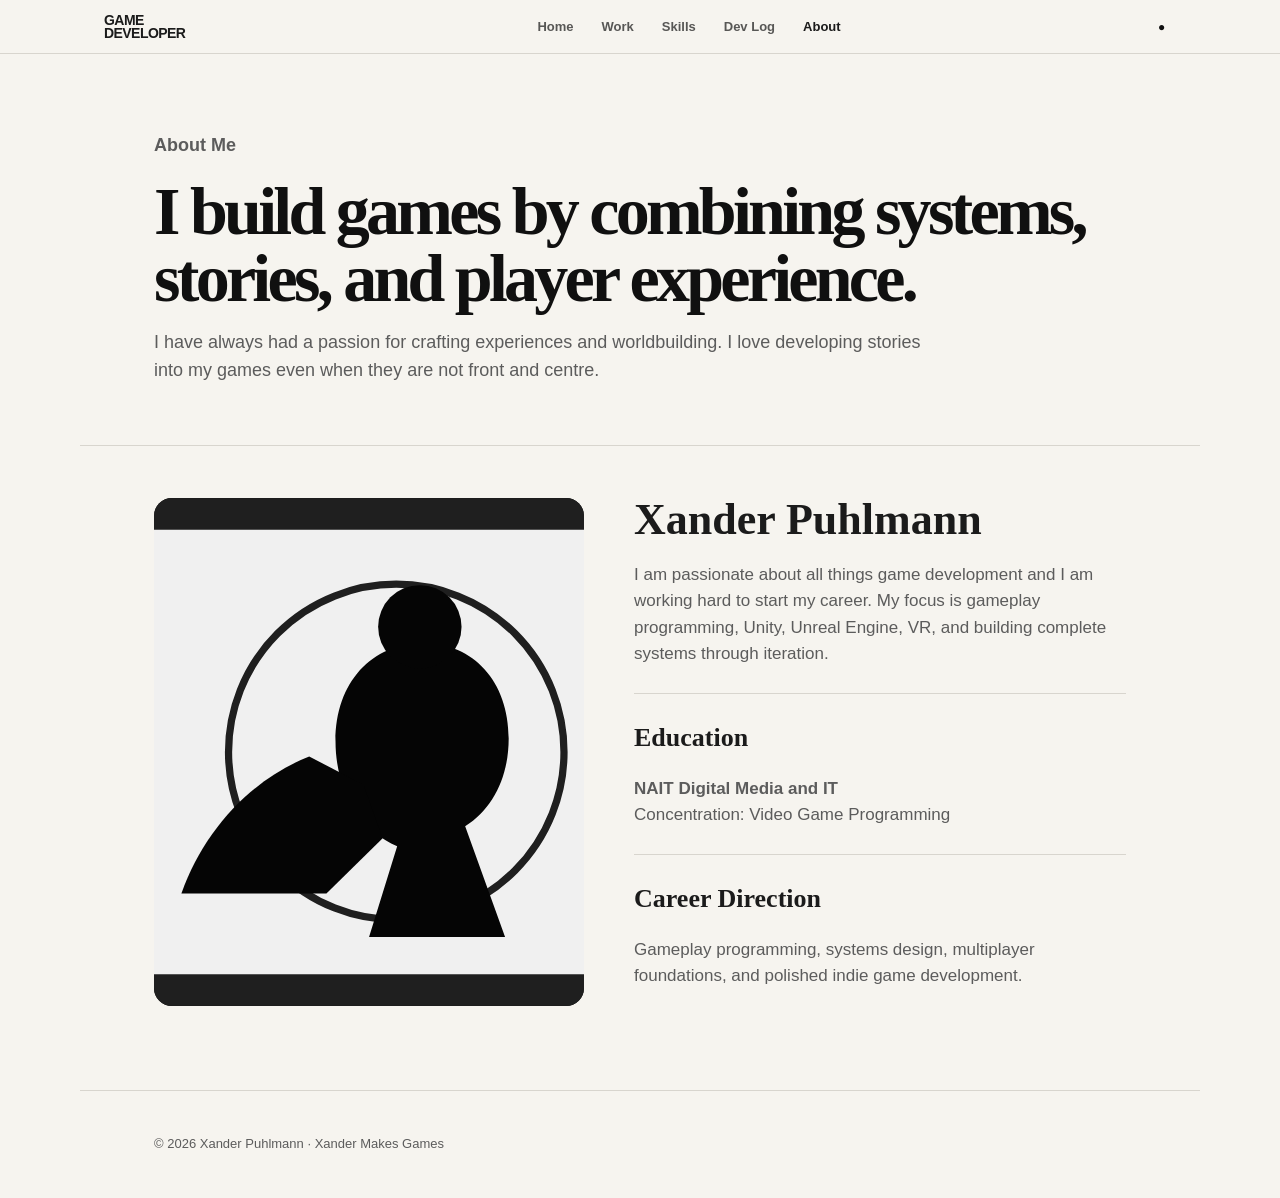
==== commit 2863aff5: "BetterStyling" ====
--- a/about.html
+++ b/about.html
@@ -3,90 +3,61 @@
 <head>
   <meta charset="UTF-8" />
   <meta name="viewport" content="width=device-width, initial-scale=1.0" />
-  <title>About | Xander Makes Games</title>
-  <meta name="description" content="About Xander Puhlmann and his game programming journey." />
+  <title>About | Xander Puhlmann</title>
+  <meta name="description" content="About Xander Puhlmann." />
   <link rel="icon" href="images/favicon.svg" type="image/svg+xml" />
   <link rel="stylesheet" href="styles.css" />
 </head>
 <body>
-  <div class="noise"></div>
-  <header class="site-header">
+<header class="site-header">
   <nav class="nav">
-    <a class="logo" href="index.html" aria-label="Xander Makes Games home">
-      <span class="logo-mark">X</span>
-      <span>Xander Makes Games</span>
+    <a class="brand" href="index.html">
+      <span>GAME</span>
+      <span>DEVELOPER</span>
     </a>
     <button class="nav-toggle" aria-label="Toggle navigation">☰</button>
     <div class="nav-links">
       <a href="index.html">Home</a>
-      <a href="projects.html">Projects</a>
-      <a href="about.html" class="active">About</a>
+      <a href="projects.html">Work</a>
       <a href="skills.html">Skills</a>
       <a href="devlog.html">Dev Log</a>
+      <a href="about.html" class="active">About</a>
     </div>
+    <a class="nav-icon" href="contact.html" aria-label="Contact">●</a>
   </nav>
 </header>
-  <main>
+<main>
 
-    <section class="page-hero reveal">
-      <p class="eyebrow">About</p>
-      <h1>Game developer in progress, focused on systems, stories, and iteration.</h1>
-      <p>
-        I have always had a passion for crafting experiences and worldbuilding. I love developing stories into
-        my games, even when they are not front and centre. I am passionate about game development and I am
-        working hard to start my career.
-      </p>
-    </section>
+<section class="page-hero">
+  <p class="kicker">About Me</p>
+  <h1>I build games by combining systems, stories, and player experience.</h1>
+  <p>I have always had a passion for crafting experiences and worldbuilding. I love developing stories into my games even when they are not front and centre.</p>
+</section>
 
-    <section class="about-layout reveal">
-      <aside class="about-sidebar">
-        <div class="profile-photo large-photo">
-          <img src="images/profile.jpg" alt="Photo of Xander Puhlmann" />
-        </div>
-        <h2>Xander Puhlmann</h2>
-        <p class="muted">Gameplay Programmer</p>
-        <div class="profile-links vertical">
-          <a href="#">GitHub</a>
-          <a href="#">LinkedIn</a>
-          <a href="#">Itch.io</a>
-          <a href="#">Email</a>
-        </div>
-      </aside>
+<section class="about-layout">
+  <div class="about-photo">
+    <img src="images/hero-placeholder.svg" alt="Portrait placeholder" />
+  </div>
+  <div class="about-content">
+    <h2>Xander Puhlmann</h2>
+    <p>I am passionate about all things game development and I am working hard to start my career. My focus is gameplay programming, Unity, Unreal Engine, VR, and building complete systems through iteration.</p>
 
-      <div class="about-main">
-        <article class="glass-card">
-          <p class="eyebrow">Education</p>
-          <h2>NAIT Digital Media and IT</h2>
-          <p>
-            Concentration: Video Game Programming. My education has helped me build a foundation in programming,
-            engines, project work, and technical problem solving.
-          </p>
-        </article>
+    <div class="info-block">
+      <h3>Education</h3>
+      <p><strong>NAIT Digital Media and IT</strong><br>Concentration: Video Game Programming</p>
+    </div>
 
-        <article class="glass-card">
-          <p class="eyebrow">Career Direction</p>
-          <h2>Gameplay Programming</h2>
-          <p>
-            I’m focused on improving as a programmer, building stronger portfolio projects, and creating games
-            that combine technical systems with strong worlds and player experience.
-          </p>
-        </article>
+    <div class="info-block">
+      <h3>Career Direction</h3>
+      <p>Gameplay programming, systems design, multiplayer foundations, and polished indie game development.</p>
+    </div>
+  </div>
+</section>
 
-        <article class="glass-card">
-          <p class="eyebrow">How I Work</p>
-          <h2>Build, test, learn, improve.</h2>
-          <p>
-            I like projects that force me to solve complete loops: player input, game rules, saved state,
-            UI feedback, scene transitions, debugging, and polish.
-          </p>
-        </article>
-      </div>
-    </section>
-
-  </main>
-  <footer class="site-footer">
-    <p>© <span id="year"></span> Xander Puhlmann · Xander Makes Games · Built with GitHub Pages</p>
-  </footer>
-  <script src="script.js"></script>
+</main>
+<footer class="footer">
+  <p>© <span id="year"></span> Xander Puhlmann · Xander Makes Games</p>
+</footer>
+<script src="script.js"></script>
 </body>
 </html>
--- a/styles.css
+++ b/styles.css
@@ -1,410 +1,540 @@
+* {
+  box-sizing: border-box;
+}
+
 :root {
-  --bg: #060913;
-  --bg-2: #0b1020;
-  --surface: rgba(17, 24, 39, 0.76);
-  --surface-2: rgba(255,255,255,0.06);
-  --text: #edf4ff;
-  --muted: #9aa8bf;
-  --muted-2: #72809a;
-  --accent: #9d7cff;
-  --accent-2: #45d6ff;
-  --accent-3: #ffb86b;
-  --border: rgba(255,255,255,0.13);
-  --shadow: 0 30px 90px rgba(0,0,0,0.48);
-  --radius: 28px;
-  --max: 1180px;
-}
-
-* { box-sizing: border-box; }
-html { scroll-behavior: smooth; }
+  --white: #f6f4ef;
+  --paper: #ffffff;
+  --black: #101010;
+  --soft-black: #171717;
+  --text: #1b1b1b;
+  --muted: #5c5c5c;
+  --border: #d8d5ce;
+  --accent: #1473ff;
+  --radius: 12px;
+  --max: 1120px;
+}
+
+html {
+  scroll-behavior: smooth;
+}
+
 body {
   margin: 0;
-  font-family: Inter, ui-sans-serif, system-ui, -apple-system, BlinkMacSystemFont, "Segoe UI", sans-serif;
-  background:
-    radial-gradient(circle at 12% 10%, rgba(157, 124, 255, 0.24), transparent 31rem),
-    radial-gradient(circle at 88% 8%, rgba(69, 214, 255, 0.13), transparent 27rem),
-    radial-gradient(circle at 50% 100%, rgba(255, 184, 107, 0.1), transparent 36rem),
-    linear-gradient(180deg, var(--bg), var(--bg-2) 44%, #060913);
+  background: var(--white);
   color: var(--text);
-  line-height: 1.65;
-  min-height: 100vh;
-}
-.noise {
-  position: fixed;
-  inset: 0;
-  pointer-events: none;
-  z-index: 0;
-  opacity: .035;
-  background-image: url("data:image/svg+xml,%3Csvg viewBox='0 0 256 256' xmlns='http://www.w3.org/2000/svg'%3E%3Cfilter id='n'%3E%3CfeTurbulence type='fractalNoise' baseFrequency='.85' numOctaves='4' stitchTiles='stitch'/%3E%3C/filter%3E%3Crect width='100%25' height='100%25' filter='url(%23n)'/%3E%3C/svg%3E");
-}
-a { color: inherit; text-decoration: none; }
-img { max-width: 100%; }
+  font-family: Arial, Helvetica, sans-serif;
+  line-height: 1.55;
+}
+
+a {
+  color: inherit;
+  text-decoration: none;
+}
+
+img {
+  max-width: 100%;
+}
 
 .site-header {
+  background: var(--white);
+  border-bottom: 1px solid var(--border);
   position: sticky;
   top: 0;
-  z-index: 50;
-  background: rgba(6, 9, 19, .78);
-  backdrop-filter: blur(18px);
-  border-bottom: 1px solid var(--border);
-}
+  z-index: 20;
+}
+
 .nav {
   max-width: var(--max);
   margin: 0 auto;
-  padding: 1rem 1.25rem;
-  display: flex;
-  justify-content: space-between;
+  padding: 14px 24px;
+  display: grid;
+  grid-template-columns: 130px 1fr 32px;
   align-items: center;
-}
-.logo {
+  gap: 20px;
+}
+
+.brand {
+  font-weight: 900;
+  line-height: 0.9;
+  font-size: 14px;
+  letter-spacing: -0.04em;
   display: inline-flex;
-  align-items: center;
-  gap: .75rem;
-  font-weight: 950;
-  letter-spacing: -.04em;
-}
-.logo-mark {
-  width: 38px;
-  height: 38px;
-  border-radius: 14px;
-  display: inline-grid;
-  place-items: center;
-  background: linear-gradient(135deg, var(--accent), var(--accent-2));
-  color: #05101f;
-  box-shadow: 0 12px 34px rgba(69,214,255,.24);
-}
+  flex-direction: column;
+}
+
 .nav-links {
   display: flex;
-  align-items: center;
-  gap: .65rem;
-}
+  gap: 28px;
+  justify-content: center;
+  font-size: 13px;
+  font-weight: 700;
+}
+
 .nav-links a {
-  color: var(--muted);
-  font-weight: 850;
-  padding: .5rem .78rem;
-  border-radius: 999px;
-}
+  opacity: 0.72;
+}
+
 .nav-links a:hover,
 .nav-links a.active {
-  color: var(--text);
-  background: var(--surface-2);
-}
+  opacity: 1;
+}
+
+.nav-icon {
+  width: 18px;
+  height: 18px;
+  border-radius: 6px;
+  justify-self: end;
+  color: var(--black);
+  font-size: 12px;
+}
+
 .nav-toggle {
   display: none;
-  color: var(--text);
-  background: var(--surface-2);
   border: 1px solid var(--border);
-  border-radius: 12px;
-  padding: .45rem .7rem;
-  font-size: 1.1rem;
-}
+  background: var(--paper);
+  border-radius: 8px;
+  padding: 6px 9px;
+}
+
 main {
   max-width: var(--max);
   margin: 0 auto;
-  padding: 0 1.25rem;
-  position: relative;
-  z-index: 1;
+  background: var(--white);
 }
 
 .hero {
-  min-height: 86vh;
-  display: grid;
-  grid-template-columns: minmax(0, 1.4fr) 390px;
+  min-height: 470px;
+  padding: 70px 74px;
+  display: grid;
+  grid-template-columns: 1fr 500px;
+  gap: 58px;
   align-items: center;
-  gap: 2rem;
-  padding: 5rem 0;
-  position: relative;
-}
-.hero-light {
-  position: absolute;
-  pointer-events: none;
-  filter: blur(18px);
-  opacity: .7;
-}
-.hero-light-a { width: 260px; height: 260px; border-radius: 50%; background: rgba(157,124,255,.16); left: -8%; top: 12%; }
-.hero-light-b { width: 320px; height: 320px; border-radius: 50%; background: rgba(69,214,255,.10); right: 18%; bottom: 6%; }
-
-.eyebrow, .mini-label, .tag {
-  color: var(--accent-2);
-  text-transform: uppercase;
-  letter-spacing: .13em;
-  font-weight: 950;
-  font-size: .76rem;
-  margin: 0 0 .65rem;
-}
+}
+
+.kicker {
+  font-size: 13px;
+  font-weight: 800;
+  color: var(--muted);
+  margin: 0 0 18px;
+}
+
 .hero h1,
 .page-hero h1,
 .project-hero h1 {
-  font-size: clamp(2.8rem, 8vw, 6.2rem);
-  line-height: .9;
-  letter-spacing: -.08em;
+  font-family: Georgia, "Times New Roman", serif;
+  font-size: clamp(42px, 6vw, 68px);
+  line-height: 0.98;
+  letter-spacing: -0.055em;
   margin: 0;
-}
-.hero-text,
+  color: var(--black);
+}
+
+.hero-copy {
+  max-width: 560px;
+}
+
+.hero-actions {
+  display: flex;
+  gap: 16px;
+  flex-wrap: wrap;
+  margin-top: 44px;
+}
+
+.btn {
+  display: inline-flex;
+  align-items: center;
+  gap: 9px;
+  padding: 13px 22px;
+  border-radius: 3px;
+  font-size: 13px;
+  font-weight: 800;
+  border: 1px solid var(--black);
+}
+
+.btn.black {
+  background: var(--black);
+  color: var(--paper);
+}
+
+.btn.outline {
+  background: transparent;
+  color: var(--black);
+}
+
+.btn.light {
+  border-color: var(--paper);
+  color: var(--paper);
+}
+
+.hero-image-wrap {
+  border-radius: 18px;
+  overflow: hidden;
+  background: #111;
+  min-height: 350px;
+}
+
+.hero-image-wrap img {
+  width: 100%;
+  height: 100%;
+  min-height: 350px;
+  object-fit: cover;
+  display: block;
+}
+
+.featured-section {
+  background: var(--black);
+  color: var(--paper);
+  padding: 48px 74px 78px;
+}
+
+.section-top {
+  display: flex;
+  align-items: center;
+  gap: 28px;
+  margin-bottom: 32px;
+}
+
+.section-top h2 {
+  font-family: Georgia, "Times New Roman", serif;
+  font-size: 28px;
+  margin: 0;
+}
+
+.work-list {
+  display: grid;
+  gap: 30px;
+}
+
+.work-card {
+  display: grid;
+  grid-template-columns: 1fr 420px;
+  min-height: 230px;
+  background: var(--paper);
+  color: var(--black);
+  overflow: hidden;
+  border-radius: 16px;
+}
+
+.work-card.highlighted {
+  outline: 6px solid var(--accent);
+  outline-offset: -6px;
+}
+
+.work-copy {
+  padding: 42px 72px;
+}
+
+.project-number {
+  font-weight: 900;
+  color: var(--accent);
+  margin: 0 0 6px;
+  font-size: 12px;
+}
+
+.work-copy h3 {
+  font-family: Georgia, "Times New Roman", serif;
+  font-size: 26px;
+  margin: 0 0 10px;
+}
+
+.work-copy p {
+  max-width: 430px;
+  color: #353535;
+  font-size: 14px;
+}
+
+.work-copy a {
+  display: inline-block;
+  margin-top: 8px;
+  font-size: 13px;
+  font-weight: 900;
+}
+
+.work-card img {
+  width: 100%;
+  height: 100%;
+  min-height: 230px;
+  object-fit: cover;
+}
+
+.quote-section {
+  padding: 72px 74px;
+  background: var(--white);
+}
+
+.quote-section p {
+  font-family: Georgia, "Times New Roman", serif;
+  font-size: clamp(30px, 5vw, 58px);
+  line-height: 1.04;
+  letter-spacing: -0.045em;
+  max-width: 960px;
+  margin: 0;
+}
+
+.page-hero,
+.project-hero {
+  padding: 78px 74px 42px;
+  border-bottom: 1px solid var(--border);
+}
+
 .page-hero p,
 .project-hero p {
+  max-width: 780px;
   color: var(--muted);
-  font-size: 1.12rem;
-  max-width: 780px;
-}
-.button-row { display: flex; gap: .85rem; flex-wrap: wrap; margin-top: 1.7rem; }
-.button {
-  display: inline-flex;
-  align-items: center;
-  justify-content: center;
-  padding: .9rem 1.2rem;
-  border-radius: 999px;
-  font-weight: 950;
+  font-size: 18px;
+}
+
+.project-grid {
+  padding: 50px 74px 84px;
+  display: grid;
+  grid-template-columns: repeat(2, 1fr);
+  gap: 30px;
+}
+
+.project-card {
+  background: var(--paper);
   border: 1px solid var(--border);
-  transition: transform .2s ease, background .2s ease, border .2s ease;
-}
-.button:hover { transform: translateY(-3px); }
-.button.primary {
-  color: #07101f;
-  background: linear-gradient(135deg, var(--accent), var(--accent-2));
-  border: none;
-}
-.button.ghost { background: var(--surface-2); color: var(--text); }
-
-.hero-card,
-.featured-card,
-.home-band,
-.cta-panel,
-.project-tile,
-.about-sidebar,
-.glass-card,
-.skill-card,
-.log-card {
-  background: var(--surface);
-  border: 1px solid var(--border);
-  border-radius: var(--radius);
-  box-shadow: var(--shadow);
-  backdrop-filter: blur(20px);
-}
-.hero-card { padding: 2rem; text-align: center; }
-.profile-photo {
-  width: 124px;
-  height: 124px;
-  margin: 0 auto 1rem;
-  border-radius: 34px;
+  border-radius: 14px;
   overflow: hidden;
-  background: linear-gradient(135deg, rgba(157,124,255,.28), rgba(69,214,255,.22));
-  border: 1px solid var(--border);
-  position: relative;
-}
-.profile-photo::after {
-  content: "Photo";
-  position: absolute;
-  inset: 0;
-  display: grid;
-  place-items: center;
+  transition: transform .2s ease;
+}
+
+.project-card:hover {
+  transform: translateY(-4px);
+}
+
+.project-card img {
+  width: 100%;
+  height: 270px;
+  object-fit: cover;
+  display: block;
+}
+
+.project-card div {
+  padding: 26px;
+}
+
+.project-card p {
   color: var(--muted);
-  font-weight: 950;
-}
-.profile-photo img {
+  font-size: 13px;
+  margin: 0 0 8px;
+  font-weight: 700;
+}
+
+.project-card h2 {
+  font-family: Georgia, "Times New Roman", serif;
+  font-size: 30px;
+  line-height: 1;
+  margin: 0 0 18px;
+}
+
+.project-card span {
+  font-weight: 900;
+  font-size: 13px;
+}
+
+.about-layout {
+  padding: 52px 74px 84px;
+  display: grid;
+  grid-template-columns: 430px 1fr;
+  gap: 50px;
+}
+
+.about-photo {
+  border-radius: 18px;
+  overflow: hidden;
+  background: #111;
+}
+
+.about-photo img {
   width: 100%;
   height: 100%;
   object-fit: cover;
-  position: relative;
-  z-index: 2;
-}
-.profile-photo img[src="images/profile.jpg"],
-.profile-photo img[src="../images/profile.jpg"] { opacity: 0; }
-.large-photo { width: 170px; height: 170px; border-radius: 42px; }
-.muted { color: var(--muted); }
-.tiny-note { color: var(--muted-2); font-size: .82rem; }
-.profile-links { display: flex; justify-content: center; flex-wrap: wrap; gap: .55rem; margin: 1rem 0; }
-.profile-links.vertical { flex-direction: column; }
-.profile-links a {
-  color: var(--text);
-  background: var(--surface-2);
+}
+
+.about-content h2 {
+  font-family: Georgia, "Times New Roman", serif;
+  font-size: 44px;
+  line-height: 1;
+  margin: 0 0 20px;
+}
+
+.about-content p {
+  color: var(--muted);
+  font-size: 17px;
+}
+
+.info-block {
+  border-top: 1px solid var(--border);
+  padding-top: 24px;
+  margin-top: 26px;
+}
+
+.info-block h3 {
+  font-family: Georgia, "Times New Roman", serif;
+  font-size: 26px;
+  margin: 0 0 8px;
+}
+
+.skills-grid {
+  padding: 52px 74px 84px;
+  display: grid;
+  grid-template-columns: repeat(3, 1fr);
+  gap: 22px;
+}
+
+.skills-grid article,
+.devlog-list article,
+.case-info article {
+  background: var(--paper);
   border: 1px solid var(--border);
-  padding: .55rem .8rem;
-  border-radius: 999px;
-  font-weight: 850;
-}
-.section { padding: 4.5rem 0; }
-.section-heading { margin-bottom: 1.5rem; }
-.section-heading.split { display: flex; justify-content: space-between; gap: 1rem; align-items: end; }
-.section-heading h2,
-.home-band h2,
-.cta-panel h2 {
-  font-size: clamp(2rem, 4.5vw, 3.5rem);
-  line-height: .95;
-  letter-spacing: -.06em;
-  margin: 0;
-}
-.text-link { color: var(--accent-2); font-weight: 950; }
-
-.featured-grid {
-  display: grid;
-  grid-template-columns: 1.25fr .85fr;
-  grid-template-rows: repeat(2, minmax(265px, auto));
-  gap: 1rem;
-}
-.featured-card {
-  overflow: hidden;
-  position: relative;
-  min-height: 265px;
-  transition: transform .2s ease, border .2s ease;
-}
-.featured-card:hover { transform: translateY(-4px); border-color: rgba(69,214,255,.45); }
-.featured-card.large { grid-row: span 2; }
-.featured-card img {
-  width: 100%;
-  height: 100%;
-  min-height: 265px;
-  object-fit: cover;
-  display: block;
-  opacity: .68;
-  filter: saturate(1.05) contrast(1.03);
-}
-.featured-content {
-  position: absolute;
-  inset: auto 0 0 0;
-  padding: 1.5rem;
-  background: linear-gradient(transparent, rgba(6,9,19,.96) 35%);
-}
-.featured-content h3 { font-size: 1.7rem; margin: .25rem 0; letter-spacing: -.04em; }
-.featured-content p, .home-band p, .cta-panel p { color: var(--muted); }
-.featured-content a { color: var(--accent-2); font-weight: 950; }
-
-.home-band {
-  padding: 2rem;
-  display: grid;
-  grid-template-columns: .95fr 1.05fr;
-  gap: 2rem;
-  align-items: center;
-}
-.skill-band {
-  display: flex;
-  flex-wrap: wrap;
-  gap: .7rem;
-  background: rgba(255,255,255,.035);
+  border-radius: 14px;
+  padding: 30px;
+}
+
+.skills-grid h2,
+.devlog-list h2,
+.case-info h2 {
+  font-family: Georgia, "Times New Roman", serif;
+  font-size: 28px;
+  margin: 0 0 10px;
+}
+
+.skills-grid p,
+.devlog-list p,
+.case-info p {
+  color: var(--muted);
+}
+
+.devlog-list {
+  padding: 52px 74px 84px;
+  display: grid;
+  gap: 24px;
+}
+
+.date {
+  font-size: 13px;
+  font-weight: 900;
+  color: var(--accent);
+}
+
+.contact-panel {
+  padding: 52px 74px 84px;
+  display: grid;
+  grid-template-columns: repeat(4, 1fr);
+  gap: 18px;
+}
+
+.contact-panel a {
+  padding: 30px;
   border: 1px solid var(--border);
-  border-radius: var(--radius);
-  padding: 1.25rem;
-}
-.skill-band span {
-  padding: .7rem .95rem;
-  border-radius: 999px;
-  background: rgba(255,255,255,.07);
-  border: 1px solid var(--border);
-  color: var(--text);
-  font-weight: 850;
-}
-.cta-panel { padding: 2rem; background: linear-gradient(135deg, rgba(157,124,255,.13), rgba(69,214,255,.08)), var(--surface); }
-
-.page-hero, .project-hero { padding: 5rem 0 2rem; }
-.project-index {
-  display: grid;
-  gap: 1rem;
-  padding: 2rem 0 5rem;
-}
-.project-tile {
-  display: grid;
-  grid-template-columns: 340px 1fr;
-  overflow: hidden;
-  transition: transform .2s ease, border .2s ease;
-}
-.project-tile:hover { transform: translateY(-4px); border-color: rgba(69,214,255,.45); }
-.project-tile img { width: 100%; height: 100%; min-height: 240px; object-fit: cover; opacity: .78; }
-.project-tile div { padding: 2rem; }
-.project-tile h2 { font-size: clamp(1.6rem, 3vw, 2.4rem); letter-spacing: -.05em; margin: 0 0 .5rem; }
-.project-tile p { color: var(--muted); }
-
-.project-hero { max-width: 960px; }
-.case-study { padding: 2rem 0 5rem; }
+  background: var(--paper);
+  border-radius: 14px;
+  font-family: Georgia, "Times New Roman", serif;
+  font-size: 28px;
+  font-weight: 800;
+}
+
+.project-hero .btn {
+  margin-top: 20px;
+}
+
+.case-study {
+  padding: 52px 74px 84px;
+}
+
 .case-gallery {
   display: grid;
   grid-template-columns: repeat(2, 1fr);
-  gap: 1rem;
-  margin-bottom: 1rem;
-}
+  gap: 20px;
+  margin-bottom: 30px;
+}
+
 .case-gallery img {
   width: 100%;
-  height: 380px;
+  height: 360px;
   object-fit: cover;
+  border-radius: 16px;
   border: 1px solid var(--border);
-  border-radius: var(--radius);
-  box-shadow: var(--shadow);
-}
-.case-content { display: grid; gap: 1rem; }
-.case-grid {
+}
+
+.case-info {
   display: grid;
   grid-template-columns: repeat(2, 1fr);
-  gap: 1rem;
-}
-.glass-card, .skill-card, .log-card { padding: 2rem; }
-.glass-card p, .skill-card p, .log-card p, .log-card li { color: var(--muted); }
-.glass-card h2, .skill-card h2, .log-card h2 { margin-top: 0; letter-spacing: -.04em; }
-
-.about-layout {
-  display: grid;
-  grid-template-columns: 320px 1fr;
-  gap: 1.5rem;
-  padding: 2rem 0 5rem;
-}
-.about-sidebar { padding: 2rem; align-self: start; text-align: center; }
-.about-main { display: grid; gap: 1rem; }
-
-.skills-grid {
-  display: grid;
-  grid-template-columns: repeat(2, 1fr);
-  gap: 1rem;
-  padding: 2rem 0 5rem;
-}
-.meter {
-  height: 9px;
-  border-radius: 999px;
-  overflow: hidden;
-  background: rgba(255,255,255,.08);
-  margin-top: 1rem;
-}
-.meter span {
-  display: block;
-  height: 100%;
-  background: linear-gradient(90deg, var(--accent), var(--accent-2));
-  border-radius: 999px;
-}
-
-.log-list { display: grid; gap: 1rem; padding: 2rem 0 5rem; }
-.log-card h2 { font-size: clamp(1.6rem, 3vw, 2.4rem); }
-
-.site-footer {
+  gap: 20px;
+}
+
+.footer {
+  max-width: var(--max);
+  margin: 0 auto;
+  padding: 30px 74px;
   border-top: 1px solid var(--border);
-  text-align: center;
-  padding: 2rem 1rem;
+  background: var(--white);
   color: var(--muted);
-  position: relative;
-  z-index: 1;
-}
-.reveal { opacity: 0; transform: translateY(24px); transition: opacity .65s ease, transform .65s ease; }
-.reveal.visible { opacity: 1; transform: translateY(0); }
-
-@media (max-width: 920px) {
-  .hero, .featured-grid, .home-band, .project-tile, .about-layout, .skills-grid, .case-grid, .case-gallery {
-    grid-template-columns: 1fr;
-  }
-  .hero { min-height: auto; padding: 3rem 0; }
-  .featured-card.large { grid-row: auto; }
-  .section-heading.split { align-items: start; flex-direction: column; }
-  .project-tile img { min-height: 220px; }
-  .case-gallery img { height: 260px; }
-  .nav-toggle { display: block; }
+  font-size: 13px;
+}
+
+@media (max-width: 900px) {
+  .nav {
+    grid-template-columns: 130px 1fr;
+  }
+
+  .nav-toggle {
+    display: block;
+    justify-self: end;
+  }
+
+  .nav-icon {
+    display: none;
+  }
+
   .nav-links {
     display: none;
     position: absolute;
-    top: 4.25rem;
-    right: 1rem;
-    min-width: 190px;
+    top: 62px;
+    right: 24px;
+    background: var(--paper);
+    border: 1px solid var(--border);
+    border-radius: 12px;
+    padding: 14px;
     flex-direction: column;
-    align-items: stretch;
-    background: rgba(17,24,39,.98);
-    border: 1px solid var(--border);
-    border-radius: 18px;
-    padding: .65rem;
-    box-shadow: var(--shadow);
-  }
-  .nav-links.open { display: flex; }
-}
+    align-items: flex-start;
+    width: 190px;
+  }
+
+  .nav-links.open {
+    display: flex;
+  }
+
+  .hero,
+  .work-card,
+  .project-grid,
+  .about-layout,
+  .skills-grid,
+  .contact-panel,
+  .case-gallery,
+  .case-info {
+    grid-template-columns: 1fr;
+  }
+
+  .hero,
+  .featured-section,
+  .quote-section,
+  .page-hero,
+  .project-hero,
+  .project-grid,
+  .about-layout,
+  .skills-grid,
+  .devlog-list,
+  .contact-panel,
+  .case-study,
+  .footer {
+    padding-left: 24px;
+    padding-right: 24px;
+  }
+
+  .work-copy {
+    padding: 32px;
+  }
+}
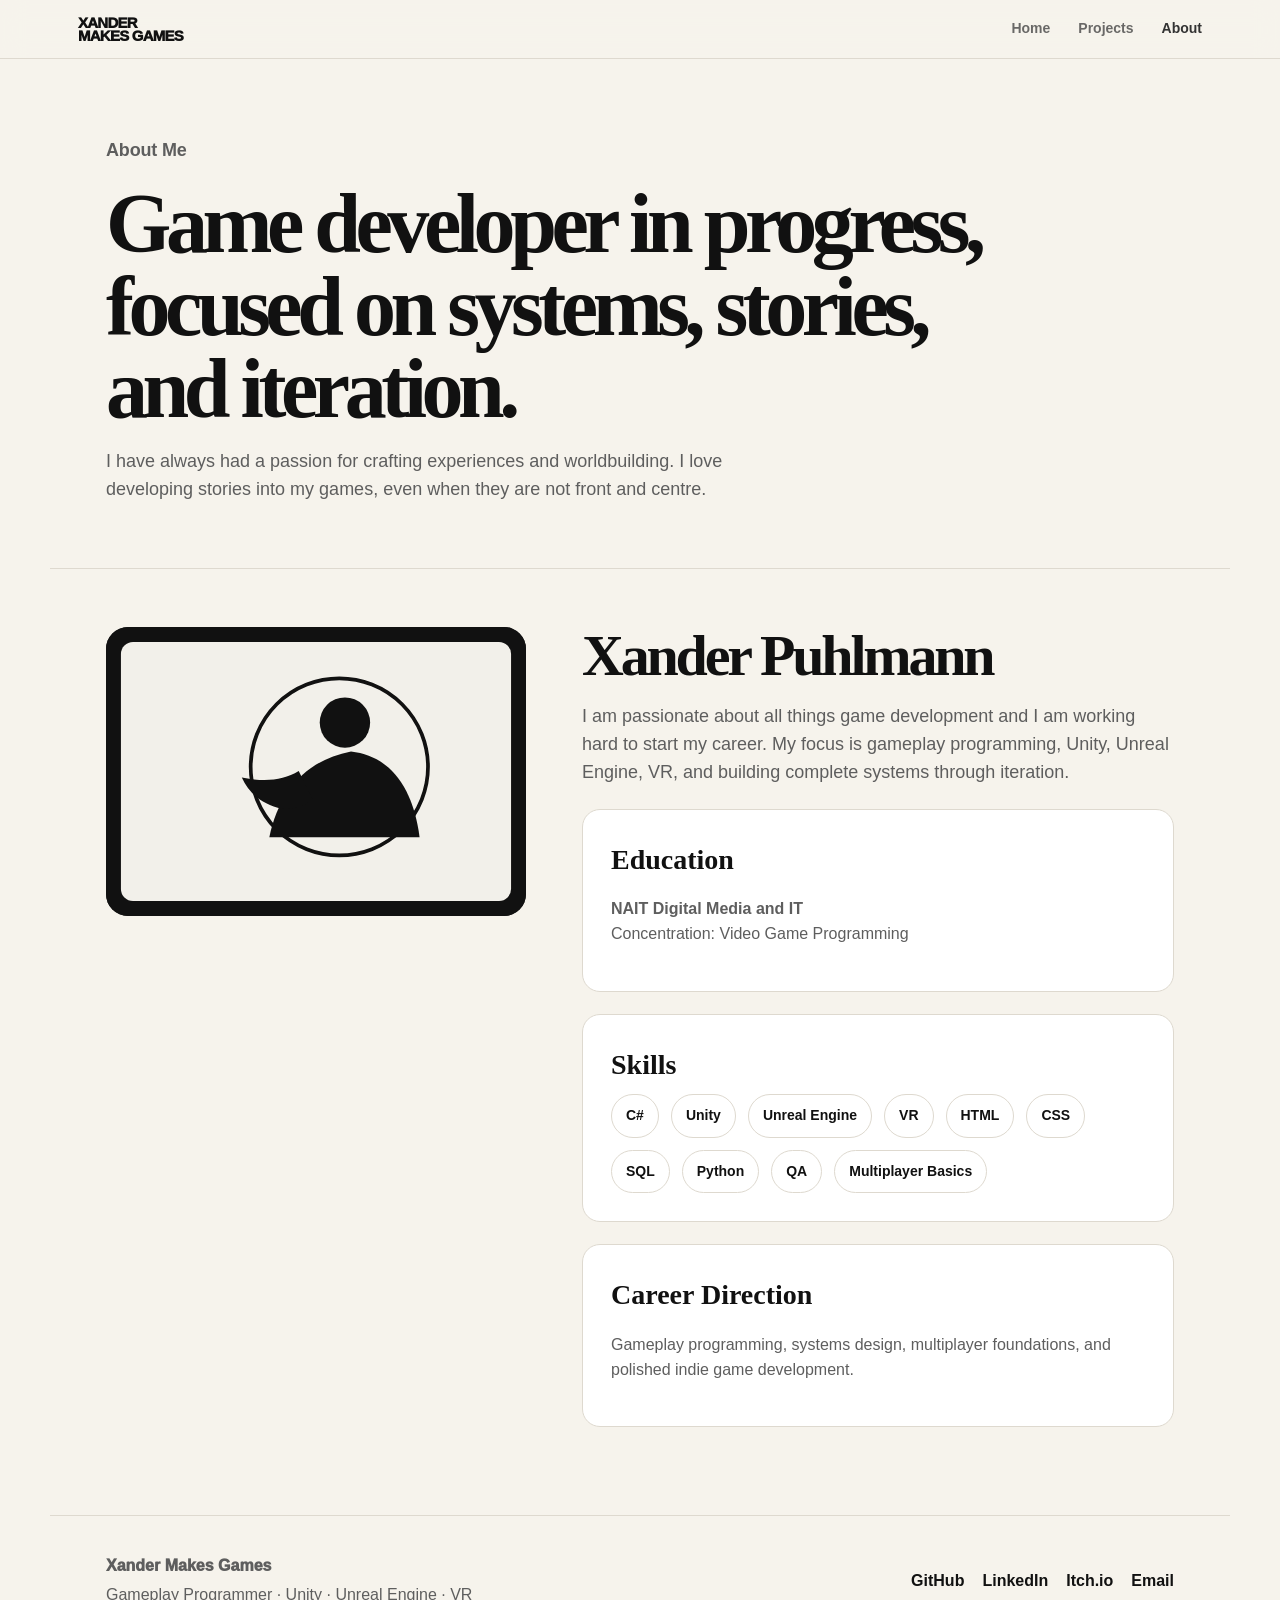
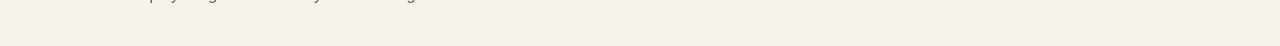
==== commit 9b2db249: "fancy" ====
--- a/about.html
+++ b/about.html
@@ -1,63 +1,12 @@
-<!DOCTYPE html>
-<html lang="en">
-<head>
-  <meta charset="UTF-8" />
-  <meta name="viewport" content="width=device-width, initial-scale=1.0" />
-  <title>About | Xander Puhlmann</title>
-  <meta name="description" content="About Xander Puhlmann." />
-  <link rel="icon" href="images/favicon.svg" type="image/svg+xml" />
-  <link rel="stylesheet" href="styles.css" />
-</head>
-<body>
-<header class="site-header">
-  <nav class="nav">
-    <a class="brand" href="index.html">
-      <span>GAME</span>
-      <span>DEVELOPER</span>
-    </a>
-    <button class="nav-toggle" aria-label="Toggle navigation">☰</button>
-    <div class="nav-links">
-      <a href="index.html">Home</a>
-      <a href="projects.html">Work</a>
-      <a href="skills.html">Skills</a>
-      <a href="devlog.html">Dev Log</a>
-      <a href="about.html" class="active">About</a>
-    </div>
-    <a class="nav-icon" href="contact.html" aria-label="Contact">●</a>
-  </nav>
-</header>
-<main>
-
-<section class="page-hero">
-  <p class="kicker">About Me</p>
-  <h1>I build games by combining systems, stories, and player experience.</h1>
-  <p>I have always had a passion for crafting experiences and worldbuilding. I love developing stories into my games even when they are not front and centre.</p>
-</section>
-
+<!DOCTYPE html><html lang="en"><head><meta charset="UTF-8"/><meta name="viewport" content="width=device-width, initial-scale=1.0"/><title>About | Xander Puhlmann</title><meta name="description" content="About Xander Puhlmann, game developer and programmer."/><link rel="icon" href="images/favicon.svg" type="image/svg+xml"/><link rel="stylesheet" href="styles.css"/></head><body><header class="site-header"><nav class="nav"><a class="brand" href="index.html"><span>XANDER</span><span>MAKES GAMES</span></a><button class="nav-toggle" aria-label="Toggle navigation">☰</button><div class="nav-links"><a href="index.html">Home</a><a href="projects.html">Projects</a><a href="about.html" class="active">About</a></div></nav></header><main>
+<section class="page-hero"><p class="eyebrow">About Me</p><h1>Game developer in progress, focused on systems, stories, and iteration.</h1><p>I have always had a passion for crafting experiences and worldbuilding. I love developing stories into my games, even when they are not front and centre.</p></section>
 <section class="about-layout">
-  <div class="about-photo">
-    <img src="images/hero-placeholder.svg" alt="Portrait placeholder" />
-  </div>
+  <div class="about-image"><img src="images/portrait-placeholder.svg" alt="Portrait placeholder"/></div>
   <div class="about-content">
-    <h2>Xander Puhlmann</h2>
-    <p>I am passionate about all things game development and I am working hard to start my career. My focus is gameplay programming, Unity, Unreal Engine, VR, and building complete systems through iteration.</p>
-
-    <div class="info-block">
-      <h3>Education</h3>
-      <p><strong>NAIT Digital Media and IT</strong><br>Concentration: Video Game Programming</p>
-    </div>
-
-    <div class="info-block">
-      <h3>Career Direction</h3>
-      <p>Gameplay programming, systems design, multiplayer foundations, and polished indie game development.</p>
-    </div>
+    <h2>Xander Puhlmann</h2><p>I am passionate about all things game development and I am working hard to start my career. My focus is gameplay programming, Unity, Unreal Engine, VR, and building complete systems through iteration.</p>
+    <div class="info-card"><h3>Education</h3><p><strong>NAIT Digital Media and IT</strong><br>Concentration: Video Game Programming</p></div>
+    <div class="info-card"><h3>Skills</h3><div class="skill-pills compact"><span>C#</span><span>Unity</span><span>Unreal Engine</span><span>VR</span><span>HTML</span><span>CSS</span><span>SQL</span><span>Python</span><span>QA</span><span>Multiplayer Basics</span></div></div>
+    <div class="info-card"><h3>Career Direction</h3><p>Gameplay programming, systems design, multiplayer foundations, and polished indie game development.</p></div>
   </div>
 </section>
-
-</main>
-<footer class="footer">
-  <p>© <span id="year"></span> Xander Puhlmann · Xander Makes Games</p>
-</footer>
-<script src="script.js"></script>
-</body>
-</html>
+</main><footer class="site-footer"><div><p class="footer-title">Xander Makes Games</p><p>Gameplay Programmer · Unity · Unreal Engine · VR</p></div><div class="footer-links"><a href="#">GitHub</a><a href="#">LinkedIn</a><a href="#">Itch.io</a><a href="mailto:your-email@example.com">Email</a></div></footer><script src="script.js"></script></body></html>
--- a/styles.css
+++ b/styles.css
@@ -1,540 +1 @@
-* {
-  box-sizing: border-box;
-}
-
-:root {
-  --white: #f6f4ef;
-  --paper: #ffffff;
-  --black: #101010;
-  --soft-black: #171717;
-  --text: #1b1b1b;
-  --muted: #5c5c5c;
-  --border: #d8d5ce;
-  --accent: #1473ff;
-  --radius: 12px;
-  --max: 1120px;
-}
-
-html {
-  scroll-behavior: smooth;
-}
-
-body {
-  margin: 0;
-  background: var(--white);
-  color: var(--text);
-  font-family: Arial, Helvetica, sans-serif;
-  line-height: 1.55;
-}
-
-a {
-  color: inherit;
-  text-decoration: none;
-}
-
-img {
-  max-width: 100%;
-}
-
-.site-header {
-  background: var(--white);
-  border-bottom: 1px solid var(--border);
-  position: sticky;
-  top: 0;
-  z-index: 20;
-}
-
-.nav {
-  max-width: var(--max);
-  margin: 0 auto;
-  padding: 14px 24px;
-  display: grid;
-  grid-template-columns: 130px 1fr 32px;
-  align-items: center;
-  gap: 20px;
-}
-
-.brand {
-  font-weight: 900;
-  line-height: 0.9;
-  font-size: 14px;
-  letter-spacing: -0.04em;
-  display: inline-flex;
-  flex-direction: column;
-}
-
-.nav-links {
-  display: flex;
-  gap: 28px;
-  justify-content: center;
-  font-size: 13px;
-  font-weight: 700;
-}
-
-.nav-links a {
-  opacity: 0.72;
-}
-
-.nav-links a:hover,
-.nav-links a.active {
-  opacity: 1;
-}
-
-.nav-icon {
-  width: 18px;
-  height: 18px;
-  border-radius: 6px;
-  justify-self: end;
-  color: var(--black);
-  font-size: 12px;
-}
-
-.nav-toggle {
-  display: none;
-  border: 1px solid var(--border);
-  background: var(--paper);
-  border-radius: 8px;
-  padding: 6px 9px;
-}
-
-main {
-  max-width: var(--max);
-  margin: 0 auto;
-  background: var(--white);
-}
-
-.hero {
-  min-height: 470px;
-  padding: 70px 74px;
-  display: grid;
-  grid-template-columns: 1fr 500px;
-  gap: 58px;
-  align-items: center;
-}
-
-.kicker {
-  font-size: 13px;
-  font-weight: 800;
-  color: var(--muted);
-  margin: 0 0 18px;
-}
-
-.hero h1,
-.page-hero h1,
-.project-hero h1 {
-  font-family: Georgia, "Times New Roman", serif;
-  font-size: clamp(42px, 6vw, 68px);
-  line-height: 0.98;
-  letter-spacing: -0.055em;
-  margin: 0;
-  color: var(--black);
-}
-
-.hero-copy {
-  max-width: 560px;
-}
-
-.hero-actions {
-  display: flex;
-  gap: 16px;
-  flex-wrap: wrap;
-  margin-top: 44px;
-}
-
-.btn {
-  display: inline-flex;
-  align-items: center;
-  gap: 9px;
-  padding: 13px 22px;
-  border-radius: 3px;
-  font-size: 13px;
-  font-weight: 800;
-  border: 1px solid var(--black);
-}
-
-.btn.black {
-  background: var(--black);
-  color: var(--paper);
-}
-
-.btn.outline {
-  background: transparent;
-  color: var(--black);
-}
-
-.btn.light {
-  border-color: var(--paper);
-  color: var(--paper);
-}
-
-.hero-image-wrap {
-  border-radius: 18px;
-  overflow: hidden;
-  background: #111;
-  min-height: 350px;
-}
-
-.hero-image-wrap img {
-  width: 100%;
-  height: 100%;
-  min-height: 350px;
-  object-fit: cover;
-  display: block;
-}
-
-.featured-section {
-  background: var(--black);
-  color: var(--paper);
-  padding: 48px 74px 78px;
-}
-
-.section-top {
-  display: flex;
-  align-items: center;
-  gap: 28px;
-  margin-bottom: 32px;
-}
-
-.section-top h2 {
-  font-family: Georgia, "Times New Roman", serif;
-  font-size: 28px;
-  margin: 0;
-}
-
-.work-list {
-  display: grid;
-  gap: 30px;
-}
-
-.work-card {
-  display: grid;
-  grid-template-columns: 1fr 420px;
-  min-height: 230px;
-  background: var(--paper);
-  color: var(--black);
-  overflow: hidden;
-  border-radius: 16px;
-}
-
-.work-card.highlighted {
-  outline: 6px solid var(--accent);
-  outline-offset: -6px;
-}
-
-.work-copy {
-  padding: 42px 72px;
-}
-
-.project-number {
-  font-weight: 900;
-  color: var(--accent);
-  margin: 0 0 6px;
-  font-size: 12px;
-}
-
-.work-copy h3 {
-  font-family: Georgia, "Times New Roman", serif;
-  font-size: 26px;
-  margin: 0 0 10px;
-}
-
-.work-copy p {
-  max-width: 430px;
-  color: #353535;
-  font-size: 14px;
-}
-
-.work-copy a {
-  display: inline-block;
-  margin-top: 8px;
-  font-size: 13px;
-  font-weight: 900;
-}
-
-.work-card img {
-  width: 100%;
-  height: 100%;
-  min-height: 230px;
-  object-fit: cover;
-}
-
-.quote-section {
-  padding: 72px 74px;
-  background: var(--white);
-}
-
-.quote-section p {
-  font-family: Georgia, "Times New Roman", serif;
-  font-size: clamp(30px, 5vw, 58px);
-  line-height: 1.04;
-  letter-spacing: -0.045em;
-  max-width: 960px;
-  margin: 0;
-}
-
-.page-hero,
-.project-hero {
-  padding: 78px 74px 42px;
-  border-bottom: 1px solid var(--border);
-}
-
-.page-hero p,
-.project-hero p {
-  max-width: 780px;
-  color: var(--muted);
-  font-size: 18px;
-}
-
-.project-grid {
-  padding: 50px 74px 84px;
-  display: grid;
-  grid-template-columns: repeat(2, 1fr);
-  gap: 30px;
-}
-
-.project-card {
-  background: var(--paper);
-  border: 1px solid var(--border);
-  border-radius: 14px;
-  overflow: hidden;
-  transition: transform .2s ease;
-}
-
-.project-card:hover {
-  transform: translateY(-4px);
-}
-
-.project-card img {
-  width: 100%;
-  height: 270px;
-  object-fit: cover;
-  display: block;
-}
-
-.project-card div {
-  padding: 26px;
-}
-
-.project-card p {
-  color: var(--muted);
-  font-size: 13px;
-  margin: 0 0 8px;
-  font-weight: 700;
-}
-
-.project-card h2 {
-  font-family: Georgia, "Times New Roman", serif;
-  font-size: 30px;
-  line-height: 1;
-  margin: 0 0 18px;
-}
-
-.project-card span {
-  font-weight: 900;
-  font-size: 13px;
-}
-
-.about-layout {
-  padding: 52px 74px 84px;
-  display: grid;
-  grid-template-columns: 430px 1fr;
-  gap: 50px;
-}
-
-.about-photo {
-  border-radius: 18px;
-  overflow: hidden;
-  background: #111;
-}
-
-.about-photo img {
-  width: 100%;
-  height: 100%;
-  object-fit: cover;
-}
-
-.about-content h2 {
-  font-family: Georgia, "Times New Roman", serif;
-  font-size: 44px;
-  line-height: 1;
-  margin: 0 0 20px;
-}
-
-.about-content p {
-  color: var(--muted);
-  font-size: 17px;
-}
-
-.info-block {
-  border-top: 1px solid var(--border);
-  padding-top: 24px;
-  margin-top: 26px;
-}
-
-.info-block h3 {
-  font-family: Georgia, "Times New Roman", serif;
-  font-size: 26px;
-  margin: 0 0 8px;
-}
-
-.skills-grid {
-  padding: 52px 74px 84px;
-  display: grid;
-  grid-template-columns: repeat(3, 1fr);
-  gap: 22px;
-}
-
-.skills-grid article,
-.devlog-list article,
-.case-info article {
-  background: var(--paper);
-  border: 1px solid var(--border);
-  border-radius: 14px;
-  padding: 30px;
-}
-
-.skills-grid h2,
-.devlog-list h2,
-.case-info h2 {
-  font-family: Georgia, "Times New Roman", serif;
-  font-size: 28px;
-  margin: 0 0 10px;
-}
-
-.skills-grid p,
-.devlog-list p,
-.case-info p {
-  color: var(--muted);
-}
-
-.devlog-list {
-  padding: 52px 74px 84px;
-  display: grid;
-  gap: 24px;
-}
-
-.date {
-  font-size: 13px;
-  font-weight: 900;
-  color: var(--accent);
-}
-
-.contact-panel {
-  padding: 52px 74px 84px;
-  display: grid;
-  grid-template-columns: repeat(4, 1fr);
-  gap: 18px;
-}
-
-.contact-panel a {
-  padding: 30px;
-  border: 1px solid var(--border);
-  background: var(--paper);
-  border-radius: 14px;
-  font-family: Georgia, "Times New Roman", serif;
-  font-size: 28px;
-  font-weight: 800;
-}
-
-.project-hero .btn {
-  margin-top: 20px;
-}
-
-.case-study {
-  padding: 52px 74px 84px;
-}
-
-.case-gallery {
-  display: grid;
-  grid-template-columns: repeat(2, 1fr);
-  gap: 20px;
-  margin-bottom: 30px;
-}
-
-.case-gallery img {
-  width: 100%;
-  height: 360px;
-  object-fit: cover;
-  border-radius: 16px;
-  border: 1px solid var(--border);
-}
-
-.case-info {
-  display: grid;
-  grid-template-columns: repeat(2, 1fr);
-  gap: 20px;
-}
-
-.footer {
-  max-width: var(--max);
-  margin: 0 auto;
-  padding: 30px 74px;
-  border-top: 1px solid var(--border);
-  background: var(--white);
-  color: var(--muted);
-  font-size: 13px;
-}
-
-@media (max-width: 900px) {
-  .nav {
-    grid-template-columns: 130px 1fr;
-  }
-
-  .nav-toggle {
-    display: block;
-    justify-self: end;
-  }
-
-  .nav-icon {
-    display: none;
-  }
-
-  .nav-links {
-    display: none;
-    position: absolute;
-    top: 62px;
-    right: 24px;
-    background: var(--paper);
-    border: 1px solid var(--border);
-    border-radius: 12px;
-    padding: 14px;
-    flex-direction: column;
-    align-items: flex-start;
-    width: 190px;
-  }
-
-  .nav-links.open {
-    display: flex;
-  }
-
-  .hero,
-  .work-card,
-  .project-grid,
-  .about-layout,
-  .skills-grid,
-  .contact-panel,
-  .case-gallery,
-  .case-info {
-    grid-template-columns: 1fr;
-  }
-
-  .hero,
-  .featured-section,
-  .quote-section,
-  .page-hero,
-  .project-hero,
-  .project-grid,
-  .about-layout,
-  .skills-grid,
-  .devlog-list,
-  .contact-panel,
-  .case-study,
-  .footer {
-    padding-left: 24px;
-    padding-right: 24px;
-  }
-
-  .work-copy {
-    padding: 32px;
-  }
-}
+*{box-sizing:border-box}:root{--cream:#f6f3ec;--paper:#fff;--ink:#111;--charcoal:#171717;--muted:#5e5e5e;--border:#ded9cf;--blue:#176dff;--radius:18px;--max:1180px}html{scroll-behavior:smooth}body{margin:0;background:var(--cream);color:var(--ink);font-family:Inter,Arial,Helvetica,sans-serif;line-height:1.55}a{color:inherit;text-decoration:none}img{max-width:100%}.site-header{background:rgba(246,243,236,.92);border-bottom:1px solid var(--border);position:sticky;top:0;z-index:20;backdrop-filter:blur(12px)}.nav{max-width:var(--max);margin:0 auto;padding:16px 28px;display:flex;align-items:center;justify-content:space-between}.brand{display:inline-flex;flex-direction:column;font-weight:950;line-height:.88;letter-spacing:-.05em;font-size:15px}.nav-links{display:flex;align-items:center;gap:28px;font-size:14px;font-weight:800}.nav-links a{color:#333;opacity:.72}.nav-links a:hover,.nav-links a.active{opacity:1}.nav-toggle{display:none;border:1px solid var(--border);background:var(--paper);border-radius:10px;padding:7px 10px}main{max-width:var(--max);margin:0 auto}.hero{min-height:620px;display:grid;grid-template-columns:1.05fr .95fr;gap:72px;align-items:center;padding:86px 56px}.eyebrow{font-size:13px;font-weight:900;color:var(--muted);margin:0 0 18px;letter-spacing:-.01em}.eyebrow.light{color:#d9d9d9}.hero h1,.page-hero h1,.project-hero h1,.statement-section p{font-family:Georgia,'Times New Roman',serif;font-weight:800;letter-spacing:-.065em;line-height:.98;margin:0}.hero h1{font-size:clamp(48px,7vw,86px);max-width:640px}.hero-copy p:not(.eyebrow),.page-hero p,.project-hero p{color:var(--muted);font-size:18px;max-width:680px}.hero-image{border-radius:22px;overflow:hidden;background:var(--charcoal);box-shadow:0 28px 80px rgba(0,0,0,.16)}.hero-image img{width:100%;min-height:380px;object-fit:cover;display:block}.button-row{display:flex;gap:16px;flex-wrap:wrap;margin-top:34px}.button{display:inline-flex;align-items:center;justify-content:center;border-radius:5px;padding:14px 22px;font-size:14px;font-weight:900;border:1px solid var(--ink);transition:transform .2s ease}.button:hover{transform:translateY(-2px)}.button.primary{background:var(--ink);color:var(--paper)}.button.secondary{background:transparent;color:var(--ink)}.button.light-outline{color:var(--paper);border-color:var(--paper)}.dark-section{background:var(--charcoal);color:var(--paper);padding:58px 56px 82px}.section-heading{display:flex;align-items:end;justify-content:space-between;gap:24px;margin-bottom:36px}.section-heading h2,.skills-preview h2,.about-content h2{font-family:Georgia,'Times New Roman',serif;font-size:clamp(34px,5vw,58px);line-height:1;letter-spacing:-.055em;margin:0}.featured-list{display:grid;gap:28px}.featured-card{display:grid;grid-template-columns:1fr 430px;background:var(--paper);color:var(--ink);border-radius:18px;overflow:hidden;min-height:260px}.featured-card.featured-border{outline:5px solid var(--blue);outline-offset:-5px}.featured-copy{padding:46px 64px}.project-index{color:var(--blue);font-weight:950;font-size:13px;margin:0 0 8px}.featured-copy h3{font-family:Georgia,'Times New Roman',serif;font-size:32px;line-height:1;letter-spacing:-.04em;margin:0 0 14px}.featured-copy p{color:#3c3c3c;max-width:540px}.featured-copy a{display:inline-block;margin-top:10px;font-weight:950;font-size:14px}.featured-card img{width:100%;height:100%;min-height:260px;object-fit:cover}.statement-section{padding:84px 56px}.statement-section p{font-size:clamp(34px,6vw,72px);max-width:1040px}.skills-preview{padding:0 56px 84px;display:grid;grid-template-columns:.75fr 1.25fr;gap:40px}.skill-pills{display:flex;flex-wrap:wrap;gap:12px}.skill-pills span{border:1px solid var(--border);background:var(--paper);padding:12px 16px;border-radius:999px;font-weight:850;font-size:14px}.skill-pills.compact span{padding:10px 14px}.page-hero,.project-hero{padding:78px 56px 46px;border-bottom:1px solid var(--border)}.page-hero h1,.project-hero h1{font-size:clamp(46px,7vw,84px);max-width:950px}.project-grid{padding:54px 56px 86px;display:grid;grid-template-columns:repeat(2,1fr);gap:28px}.project-card{background:var(--paper);border:1px solid var(--border);border-radius:18px;overflow:hidden;transition:transform .2s ease,box-shadow .2s ease}.project-card:hover{transform:translateY(-5px);box-shadow:0 24px 70px rgba(0,0,0,.1)}.project-card img{width:100%;height:300px;object-fit:cover;display:block}.project-card div{padding:28px}.project-card p{color:var(--muted);font-size:13px;font-weight:900;margin:0 0 10px}.project-card h2{font-family:Georgia,'Times New Roman',serif;font-size:34px;line-height:1;letter-spacing:-.045em;margin:0 0 20px}.project-card span{font-size:14px;font-weight:950}.about-layout{padding:58px 56px 88px;display:grid;grid-template-columns:420px 1fr;gap:56px}.about-image{border-radius:22px;overflow:hidden;background:var(--charcoal);align-self:start}.about-image img{width:100%;display:block}.about-content>p{color:var(--muted);font-size:18px}.info-card{background:var(--paper);border:1px solid var(--border);border-radius:18px;padding:28px;margin-top:22px}.info-card h3{font-family:Georgia,'Times New Roman',serif;font-size:28px;margin:0 0 8px}.info-card p{color:var(--muted)}.case-study{padding:58px 56px 88px}.case-gallery{display:grid;grid-template-columns:repeat(2,1fr);gap:22px;margin-bottom:28px}.case-gallery img{width:100%;height:380px;object-fit:cover;border-radius:20px;border:1px solid var(--border);background:var(--paper)}.case-intro{background:var(--paper);border:1px solid var(--border);border-radius:20px;padding:34px;margin-bottom:22px}.case-intro h2,.case-grid h3{font-family:Georgia,'Times New Roman',serif;letter-spacing:-.04em;margin-top:0}.case-intro h2{font-size:38px}.case-intro p,.case-grid p{color:var(--muted)}.case-grid{display:grid;grid-template-columns:repeat(2,1fr);gap:22px}.case-grid article{background:var(--paper);border:1px solid var(--border);border-radius:20px;padding:28px}.case-grid h3{font-size:28px}.site-footer{max-width:var(--max);margin:0 auto;padding:34px 56px;border-top:1px solid var(--border);display:flex;justify-content:space-between;gap:24px;align-items:center}.footer-title{font-weight:950;color:var(--ink);margin:0}.site-footer p{color:var(--muted);margin:4px 0}.footer-links{display:flex;gap:18px;flex-wrap:wrap;font-weight:850}@media (max-width:900px){.nav-toggle{display:block}.nav-links{display:none;position:absolute;right:24px;top:64px;width:190px;flex-direction:column;align-items:flex-start;background:var(--paper);border:1px solid var(--border);border-radius:14px;padding:16px;box-shadow:0 18px 60px rgba(0,0,0,.12)}.nav-links.open{display:flex}.hero,.featured-card,.skills-preview,.project-grid,.about-layout,.case-gallery,.case-grid{grid-template-columns:1fr}.hero,.dark-section,.statement-section,.skills-preview,.page-hero,.project-hero,.project-grid,.about-layout,.case-study,.site-footer{padding-left:24px;padding-right:24px}.hero{gap:34px;padding-top:52px}.hero h1{font-size:clamp(44px,12vw,66px)}.section-heading,.site-footer{align-items:flex-start;flex-direction:column}.featured-copy{padding:32px}.project-card img,.case-gallery img{height:250px}}
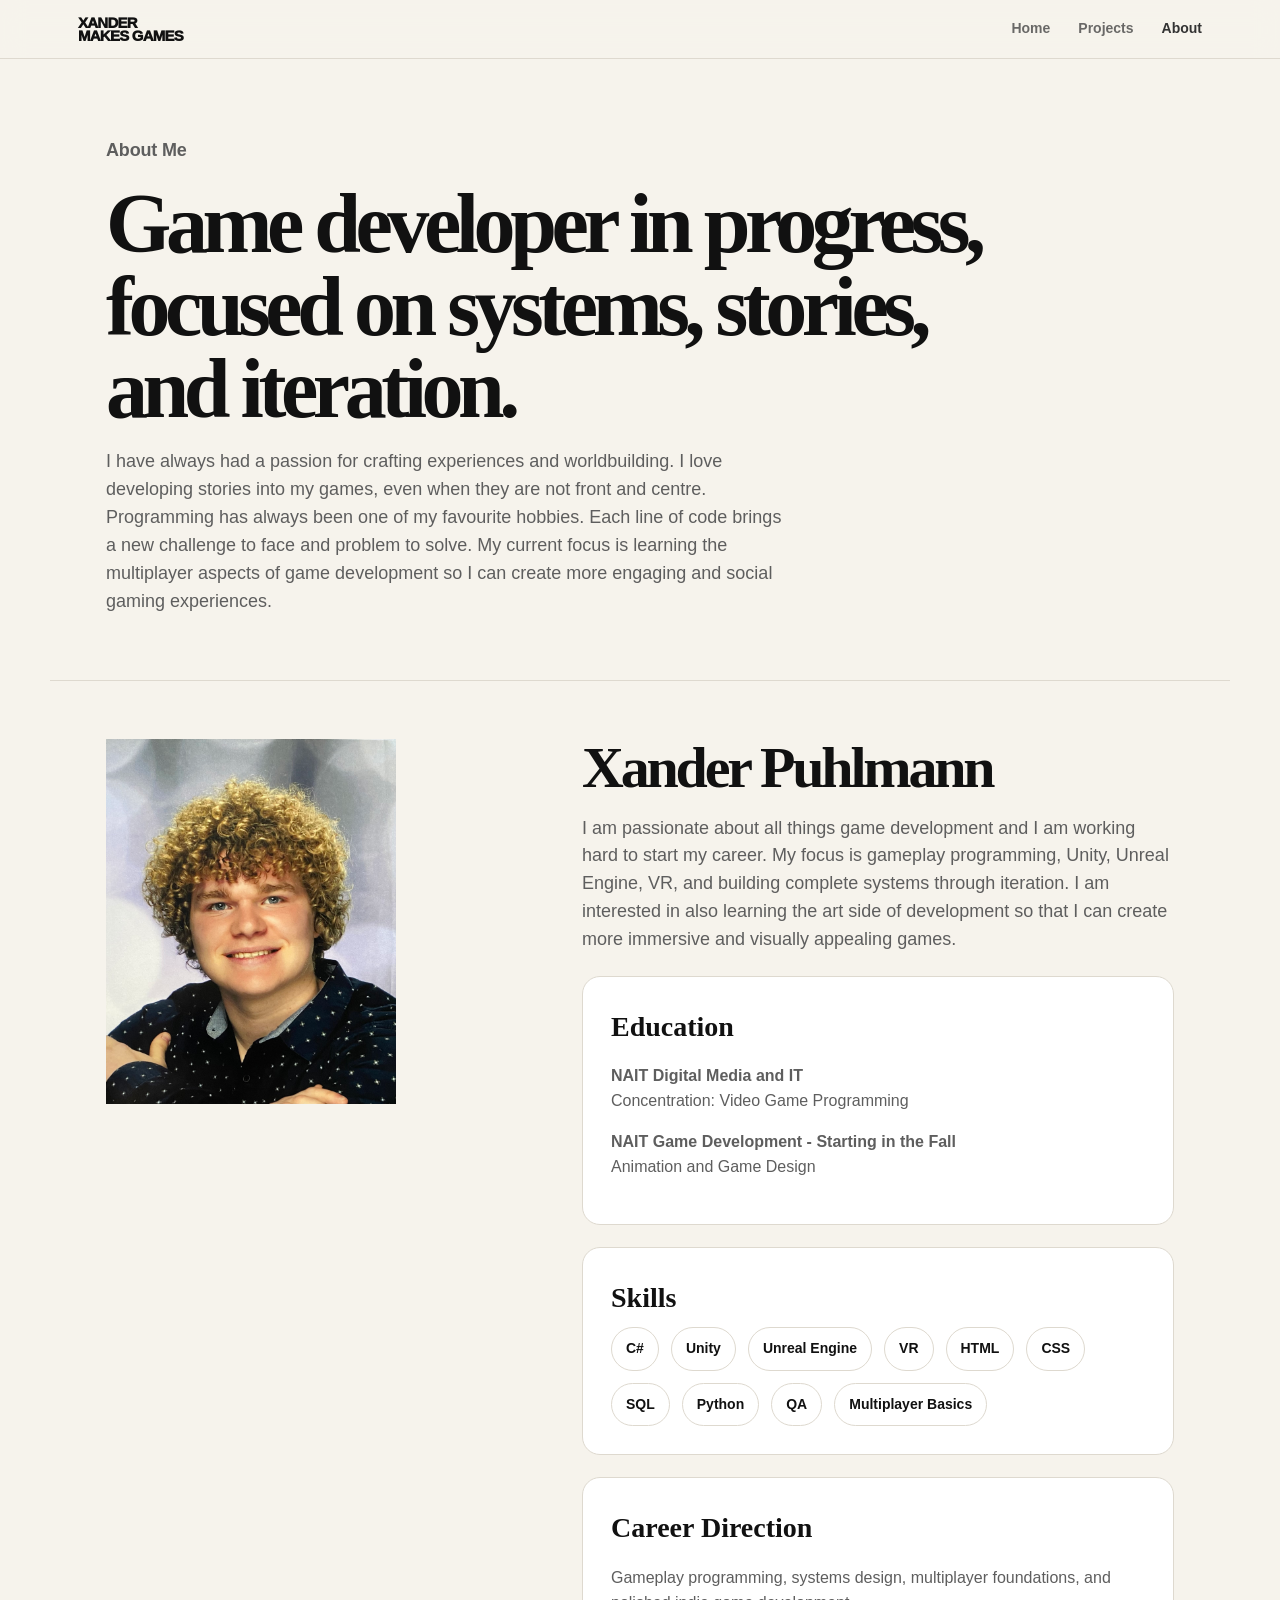
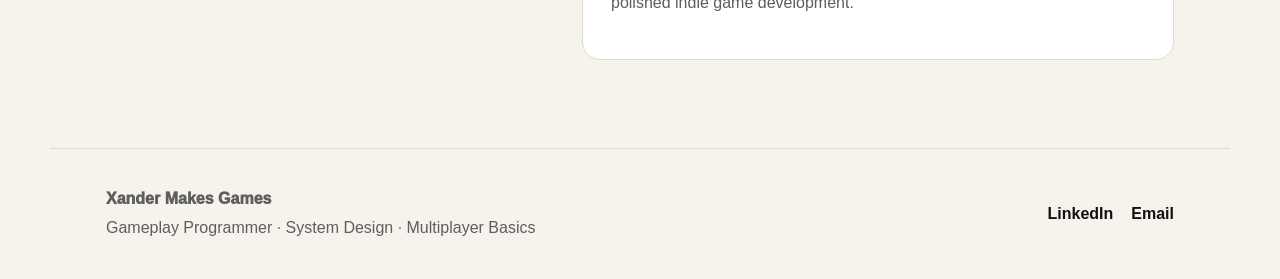
==== commit b8ba1cb9: "Fixing up words and adding pictures" ====
--- a/about.html
+++ b/about.html
@@ -1,12 +1,16 @@
 <!DOCTYPE html><html lang="en"><head><meta charset="UTF-8"/><meta name="viewport" content="width=device-width, initial-scale=1.0"/><title>About | Xander Puhlmann</title><meta name="description" content="About Xander Puhlmann, game developer and programmer."/><link rel="icon" href="images/favicon.svg" type="image/svg+xml"/><link rel="stylesheet" href="styles.css"/></head><body><header class="site-header"><nav class="nav"><a class="brand" href="index.html"><span>XANDER</span><span>MAKES GAMES</span></a><button class="nav-toggle" aria-label="Toggle navigation">☰</button><div class="nav-links"><a href="index.html">Home</a><a href="projects.html">Projects</a><a href="about.html" class="active">About</a></div></nav></header><main>
-<section class="page-hero"><p class="eyebrow">About Me</p><h1>Game developer in progress, focused on systems, stories, and iteration.</h1><p>I have always had a passion for crafting experiences and worldbuilding. I love developing stories into my games, even when they are not front and centre.</p></section>
+<section class="page-hero"><p class="eyebrow">About Me</p><h1>Game developer in progress, focused on systems, stories, and iteration.</h1><p>I have always had a passion for crafting experiences and worldbuilding. I love developing stories into my games, even when they are not front and centre. Programming has always been one of my favourite hobbies. Each line of code brings a new challenge to face and problem to solve. My current focus is learning the multiplayer aspects of game development so I can create more engaging and social gaming experiences.</p></section>
 <section class="about-layout">
-  <div class="about-image"><img src="images/portrait-placeholder.svg" alt="Portrait placeholder"/></div>
+  <div ><img src="images/XanderProfilePicture.jpg" alt="Portrait placeholder" width="290" height="365"/></div>
   <div class="about-content">
-    <h2>Xander Puhlmann</h2><p>I am passionate about all things game development and I am working hard to start my career. My focus is gameplay programming, Unity, Unreal Engine, VR, and building complete systems through iteration.</p>
-    <div class="info-card"><h3>Education</h3><p><strong>NAIT Digital Media and IT</strong><br>Concentration: Video Game Programming</p></div>
+    <h2>Xander Puhlmann</h2><p>I am passionate about all things game development and I am working hard to start my career. My focus is gameplay programming, Unity, Unreal Engine, VR, and building complete systems through iteration. I am interested in also learning the art side of development so that I can create more immersive and visually appealing games.</p>
+    <div class="info-card"><h3>Education</h3><p><strong>NAIT Digital Media and IT</strong><br>Concentration: Video Game Programming</p>
+    <p><strong>NAIT Game Development - Starting in the Fall</strong><br>Animation and Game Design</p>
+  </div>
     <div class="info-card"><h3>Skills</h3><div class="skill-pills compact"><span>C#</span><span>Unity</span><span>Unreal Engine</span><span>VR</span><span>HTML</span><span>CSS</span><span>SQL</span><span>Python</span><span>QA</span><span>Multiplayer Basics</span></div></div>
     <div class="info-card"><h3>Career Direction</h3><p>Gameplay programming, systems design, multiplayer foundations, and polished indie game development.</p></div>
   </div>
 </section>
-</main><footer class="site-footer"><div><p class="footer-title">Xander Makes Games</p><p>Gameplay Programmer · Unity · Unreal Engine · VR</p></div><div class="footer-links"><a href="#">GitHub</a><a href="#">LinkedIn</a><a href="#">Itch.io</a><a href="mailto:your-email@example.com">Email</a></div></footer><script src="script.js"></script></body></html>+</main><footer class="site-footer"><div><p class="footer-title">Xander Makes Games</p><p>Gameplay Programmer · System Design · Multiplayer Basics</p></div><div class="footer-links">
+<a href="https://www.linkedin.com/in/xander-puhlmann-b79342382/" target="_blank" rel="noopener noreferrer">LinkedIn</a>
+<a href="mailto:xpuhl24@gmail.com">Email</a></div></footer><script src="script.js"></script></body></html>
--- a/styles.css
+++ b/styles.css
@@ -1 +1 @@
-*{box-sizing:border-box}:root{--cream:#f6f3ec;--paper:#fff;--ink:#111;--charcoal:#171717;--muted:#5e5e5e;--border:#ded9cf;--blue:#176dff;--radius:18px;--max:1180px}html{scroll-behavior:smooth}body{margin:0;background:var(--cream);color:var(--ink);font-family:Inter,Arial,Helvetica,sans-serif;line-height:1.55}a{color:inherit;text-decoration:none}img{max-width:100%}.site-header{background:rgba(246,243,236,.92);border-bottom:1px solid var(--border);position:sticky;top:0;z-index:20;backdrop-filter:blur(12px)}.nav{max-width:var(--max);margin:0 auto;padding:16px 28px;display:flex;align-items:center;justify-content:space-between}.brand{display:inline-flex;flex-direction:column;font-weight:950;line-height:.88;letter-spacing:-.05em;font-size:15px}.nav-links{display:flex;align-items:center;gap:28px;font-size:14px;font-weight:800}.nav-links a{color:#333;opacity:.72}.nav-links a:hover,.nav-links a.active{opacity:1}.nav-toggle{display:none;border:1px solid var(--border);background:var(--paper);border-radius:10px;padding:7px 10px}main{max-width:var(--max);margin:0 auto}.hero{min-height:620px;display:grid;grid-template-columns:1.05fr .95fr;gap:72px;align-items:center;padding:86px 56px}.eyebrow{font-size:13px;font-weight:900;color:var(--muted);margin:0 0 18px;letter-spacing:-.01em}.eyebrow.light{color:#d9d9d9}.hero h1,.page-hero h1,.project-hero h1,.statement-section p{font-family:Georgia,'Times New Roman',serif;font-weight:800;letter-spacing:-.065em;line-height:.98;margin:0}.hero h1{font-size:clamp(48px,7vw,86px);max-width:640px}.hero-copy p:not(.eyebrow),.page-hero p,.project-hero p{color:var(--muted);font-size:18px;max-width:680px}.hero-image{border-radius:22px;overflow:hidden;background:var(--charcoal);box-shadow:0 28px 80px rgba(0,0,0,.16)}.hero-image img{width:100%;min-height:380px;object-fit:cover;display:block}.button-row{display:flex;gap:16px;flex-wrap:wrap;margin-top:34px}.button{display:inline-flex;align-items:center;justify-content:center;border-radius:5px;padding:14px 22px;font-size:14px;font-weight:900;border:1px solid var(--ink);transition:transform .2s ease}.button:hover{transform:translateY(-2px)}.button.primary{background:var(--ink);color:var(--paper)}.button.secondary{background:transparent;color:var(--ink)}.button.light-outline{color:var(--paper);border-color:var(--paper)}.dark-section{background:var(--charcoal);color:var(--paper);padding:58px 56px 82px}.section-heading{display:flex;align-items:end;justify-content:space-between;gap:24px;margin-bottom:36px}.section-heading h2,.skills-preview h2,.about-content h2{font-family:Georgia,'Times New Roman',serif;font-size:clamp(34px,5vw,58px);line-height:1;letter-spacing:-.055em;margin:0}.featured-list{display:grid;gap:28px}.featured-card{display:grid;grid-template-columns:1fr 430px;background:var(--paper);color:var(--ink);border-radius:18px;overflow:hidden;min-height:260px}.featured-card.featured-border{outline:5px solid var(--blue);outline-offset:-5px}.featured-copy{padding:46px 64px}.project-index{color:var(--blue);font-weight:950;font-size:13px;margin:0 0 8px}.featured-copy h3{font-family:Georgia,'Times New Roman',serif;font-size:32px;line-height:1;letter-spacing:-.04em;margin:0 0 14px}.featured-copy p{color:#3c3c3c;max-width:540px}.featured-copy a{display:inline-block;margin-top:10px;font-weight:950;font-size:14px}.featured-card img{width:100%;height:100%;min-height:260px;object-fit:cover}.statement-section{padding:84px 56px}.statement-section p{font-size:clamp(34px,6vw,72px);max-width:1040px}.skills-preview{padding:0 56px 84px;display:grid;grid-template-columns:.75fr 1.25fr;gap:40px}.skill-pills{display:flex;flex-wrap:wrap;gap:12px}.skill-pills span{border:1px solid var(--border);background:var(--paper);padding:12px 16px;border-radius:999px;font-weight:850;font-size:14px}.skill-pills.compact span{padding:10px 14px}.page-hero,.project-hero{padding:78px 56px 46px;border-bottom:1px solid var(--border)}.page-hero h1,.project-hero h1{font-size:clamp(46px,7vw,84px);max-width:950px}.project-grid{padding:54px 56px 86px;display:grid;grid-template-columns:repeat(2,1fr);gap:28px}.project-card{background:var(--paper);border:1px solid var(--border);border-radius:18px;overflow:hidden;transition:transform .2s ease,box-shadow .2s ease}.project-card:hover{transform:translateY(-5px);box-shadow:0 24px 70px rgba(0,0,0,.1)}.project-card img{width:100%;height:300px;object-fit:cover;display:block}.project-card div{padding:28px}.project-card p{color:var(--muted);font-size:13px;font-weight:900;margin:0 0 10px}.project-card h2{font-family:Georgia,'Times New Roman',serif;font-size:34px;line-height:1;letter-spacing:-.045em;margin:0 0 20px}.project-card span{font-size:14px;font-weight:950}.about-layout{padding:58px 56px 88px;display:grid;grid-template-columns:420px 1fr;gap:56px}.about-image{border-radius:22px;overflow:hidden;background:var(--charcoal);align-self:start}.about-image img{width:100%;display:block}.about-content>p{color:var(--muted);font-size:18px}.info-card{background:var(--paper);border:1px solid var(--border);border-radius:18px;padding:28px;margin-top:22px}.info-card h3{font-family:Georgia,'Times New Roman',serif;font-size:28px;margin:0 0 8px}.info-card p{color:var(--muted)}.case-study{padding:58px 56px 88px}.case-gallery{display:grid;grid-template-columns:repeat(2,1fr);gap:22px;margin-bottom:28px}.case-gallery img{width:100%;height:380px;object-fit:cover;border-radius:20px;border:1px solid var(--border);background:var(--paper)}.case-intro{background:var(--paper);border:1px solid var(--border);border-radius:20px;padding:34px;margin-bottom:22px}.case-intro h2,.case-grid h3{font-family:Georgia,'Times New Roman',serif;letter-spacing:-.04em;margin-top:0}.case-intro h2{font-size:38px}.case-intro p,.case-grid p{color:var(--muted)}.case-grid{display:grid;grid-template-columns:repeat(2,1fr);gap:22px}.case-grid article{background:var(--paper);border:1px solid var(--border);border-radius:20px;padding:28px}.case-grid h3{font-size:28px}.site-footer{max-width:var(--max);margin:0 auto;padding:34px 56px;border-top:1px solid var(--border);display:flex;justify-content:space-between;gap:24px;align-items:center}.footer-title{font-weight:950;color:var(--ink);margin:0}.site-footer p{color:var(--muted);margin:4px 0}.footer-links{display:flex;gap:18px;flex-wrap:wrap;font-weight:850}@media (max-width:900px){.nav-toggle{display:block}.nav-links{display:none;position:absolute;right:24px;top:64px;width:190px;flex-direction:column;align-items:flex-start;background:var(--paper);border:1px solid var(--border);border-radius:14px;padding:16px;box-shadow:0 18px 60px rgba(0,0,0,.12)}.nav-links.open{display:flex}.hero,.featured-card,.skills-preview,.project-grid,.about-layout,.case-gallery,.case-grid{grid-template-columns:1fr}.hero,.dark-section,.statement-section,.skills-preview,.page-hero,.project-hero,.project-grid,.about-layout,.case-study,.site-footer{padding-left:24px;padding-right:24px}.hero{gap:34px;padding-top:52px}.hero h1{font-size:clamp(44px,12vw,66px)}.section-heading,.site-footer{align-items:flex-start;flex-direction:column}.featured-copy{padding:32px}.project-card img,.case-gallery img{height:250px}}+*{box-sizing:border-box}:root{--cream:#f6f3ec;--paper:#fff;--ink:#111;--charcoal:#171717;--muted:#5e5e5e;--border:#ded9cf;--blue:#176dff;--radius:18px;--max:1180px}html{scroll-behavior:smooth}body{margin:0;background:var(--cream);color:var(--ink);font-family:Inter,Arial,Helvetica,sans-serif;line-height:1.55}a{color:inherit;text-decoration:none}img{max-width:100%}.site-header{background:rgba(246,243,236,.92);border-bottom:1px solid var(--border);position:sticky;top:0;z-index:20;backdrop-filter:blur(12px)}.nav{max-width:var(--max);margin:0 auto;padding:16px 28px;display:flex;align-items:center;justify-content:space-between}.brand{display:inline-flex;flex-direction:column;font-weight:950;line-height:.88;letter-spacing:-.05em;font-size:15px}.nav-links{display:flex;align-items:center;gap:28px;font-size:14px;font-weight:800}.nav-links a{color:#333;opacity:.72}.nav-links a:hover,.nav-links a.active{opacity:1}.nav-toggle{display:none;border:1px solid var(--border);background:var(--paper);border-radius:10px;padding:7px 10px}main{max-width:var(--max);margin:0 auto}.hero{min-height:620px;display:grid;grid-template-columns:1.05fr .95fr;gap:72px;align-items:center;padding:86px 56px}.eyebrow{font-size:13px;font-weight:900;color:var(--muted);margin:0 0 18px;letter-spacing:-.01em}.eyebrow.light{color:#d9d9d9}.hero h1,.page-hero h1,.project-hero h1,.statement-section p{font-family:Georgia,'Times New Roman',serif;font-weight:800;letter-spacing:-.065em;line-height:.98;margin:0}.hero h1{font-size:clamp(48px,7vw,86px);max-width:640px}.hero-copy p:not(.eyebrow),.page-hero p,.project-hero p{color:var(--muted);font-size:18px;max-width:680px}.hero-image{border-radius:22px;overflow:hidden;background:var(--charcoal);box-shadow:0 28px 80px rgba(0,0,0,.16)}.hero-image img{width:100%;min-height:380px;object-fit:cover;display:block}.button-row{display:flex;gap:16px;flex-wrap:wrap;margin-top:34px}.button{display:inline-flex;align-items:center;justify-content:center;border-radius:5px;padding:14px 22px;font-size:14px;font-weight:900;border:1px solid var(--ink);transition:transform .2s ease}.button:hover{transform:translateY(-2px)}.button.primary{background:var(--ink);color:var(--paper)}.button.secondary{background:transparent;color:var(--ink)}.button.light-outline{color:var(--paper);border-color:var(--paper)}.dark-section{background:var(--charcoal);color:var(--paper);padding:58px 56px 82px}.section-heading{display:flex;align-items:end;justify-content:space-between;gap:24px;margin-bottom:36px}.section-heading h2,.skills-preview h2,.about-content h2{font-family:Georgia,'Times New Roman',serif;font-size:clamp(34px,5vw,58px);line-height:1;letter-spacing:-.055em;margin:0}.featured-list{display:grid;gap:28px}.featured-card{display:grid;grid-template-columns:1fr 430px;background:var(--paper);color:var(--ink);border-radius:18px;overflow:hidden;min-height:260px}.featured-card.featured-border{outline:5px solid var(--muted);outline-offset:-5px}.featured-copy{padding:46px 64px}.project-index{color:var(--blue);font-weight:950;font-size:13px;margin:0 0 8px}.featured-copy h3{font-family:Georgia,'Times New Roman',serif;font-size:32px;line-height:1;letter-spacing:-.04em;margin:0 0 14px}.featured-copy p{color:#3c3c3c;max-width:540px}.featured-copy a{display:inline-block;margin-top:10px;font-weight:950;font-size:14px}.featured-card img{width:100%;height:100%;min-height:260px;object-fit:cover}.statement-section{padding:84px 56px}.statement-section p{font-size:clamp(34px,6vw,72px);max-width:1040px}.skills-preview{padding:0 56px 84px;display:grid;grid-template-columns:.75fr 1.25fr;gap:40px}.skill-pills{display:flex;flex-wrap:wrap;gap:12px}.skill-pills span{border:1px solid var(--border);background:var(--paper);padding:12px 16px;border-radius:999px;font-weight:850;font-size:14px}.skill-pills.compact span{padding:10px 14px}.page-hero,.project-hero{padding:78px 56px 46px;border-bottom:1px solid var(--border)}.page-hero h1,.project-hero h1{font-size:clamp(46px,7vw,84px);max-width:950px}.project-grid{padding:54px 56px 86px;display:grid;grid-template-columns:repeat(2,1fr);gap:28px}.project-card{background:var(--paper);border:1px solid var(--border);border-radius:18px;overflow:hidden;transition:transform .2s ease,box-shadow .2s ease}.project-card:hover{transform:translateY(-5px);box-shadow:0 24px 70px rgba(0,0,0,.1)}.project-card img{width:100%;height:300px;object-fit:cover;display:block}.project-card div{padding:28px}.project-card p{color:var(--muted);font-size:13px;font-weight:900;margin:0 0 10px}.project-card h2{font-family:Georgia,'Times New Roman',serif;font-size:34px;line-height:1;letter-spacing:-.045em;margin:0 0 20px}.project-card span{font-size:14px;font-weight:950}.about-layout{padding:58px 56px 88px;display:grid;grid-template-columns:420px 1fr;gap:56px}.about-image{border-radius:22px;overflow:hidden;background:var(--charcoal);align-self:start}.about-image img{width:100%;display:block}.about-content>p{color:var(--muted);font-size:18px}.info-card{background:var(--paper);border:1px solid var(--border);border-radius:18px;padding:28px;margin-top:22px}.info-card h3{font-family:Georgia,'Times New Roman',serif;font-size:28px;margin:0 0 8px}.info-card p{color:var(--muted)}.case-study{padding:58px 56px 88px}.case-gallery{display:grid;grid-template-columns:repeat(2,1fr);gap:22px;margin-bottom:28px}.case-gallery img{width:100%;height:380px;object-fit:cover;border-radius:20px;border:1px solid var(--border);background:var(--paper)}.case-intro{background:var(--paper);border:1px solid var(--border);border-radius:20px;padding:34px;margin-bottom:22px}.case-intro h2,.case-grid h3{font-family:Georgia,'Times New Roman',serif;letter-spacing:-.04em;margin-top:0}.case-intro h2{font-size:38px}.case-intro p,.case-grid p{color:var(--muted)}.case-grid{display:grid;grid-template-columns:repeat(2,1fr);gap:22px}.case-grid article{background:var(--paper);border:1px solid var(--border);border-radius:20px;padding:28px}.case-grid h3{font-size:28px}.site-footer{max-width:var(--max);margin:0 auto;padding:34px 56px;border-top:1px solid var(--border);display:flex;justify-content:space-between;gap:24px;align-items:center}.footer-title{font-weight:950;color:var(--ink);margin:0}.site-footer p{color:var(--muted);margin:4px 0}.footer-links{display:flex;gap:18px;flex-wrap:wrap;font-weight:850}@media (max-width:900px){.nav-toggle{display:block}.nav-links{display:none;position:absolute;right:24px;top:64px;width:190px;flex-direction:column;align-items:flex-start;background:var(--paper);border:1px solid var(--border);border-radius:14px;padding:16px;box-shadow:0 18px 60px rgba(0,0,0,.12)}.nav-links.open{display:flex}.hero,.featured-card,.skills-preview,.project-grid,.about-layout,.case-gallery,.case-grid{grid-template-columns:1fr}.hero,.dark-section,.statement-section,.skills-preview,.page-hero,.project-hero,.project-grid,.about-layout,.case-study,.site-footer{padding-left:24px;padding-right:24px}.hero{gap:34px;padding-top:52px}.hero h1{font-size:clamp(44px,12vw,66px)}.section-heading,.site-footer{align-items:flex-start;flex-direction:column}.featured-copy{padding:32px}.project-card img,.case-gallery img{height:250px}}
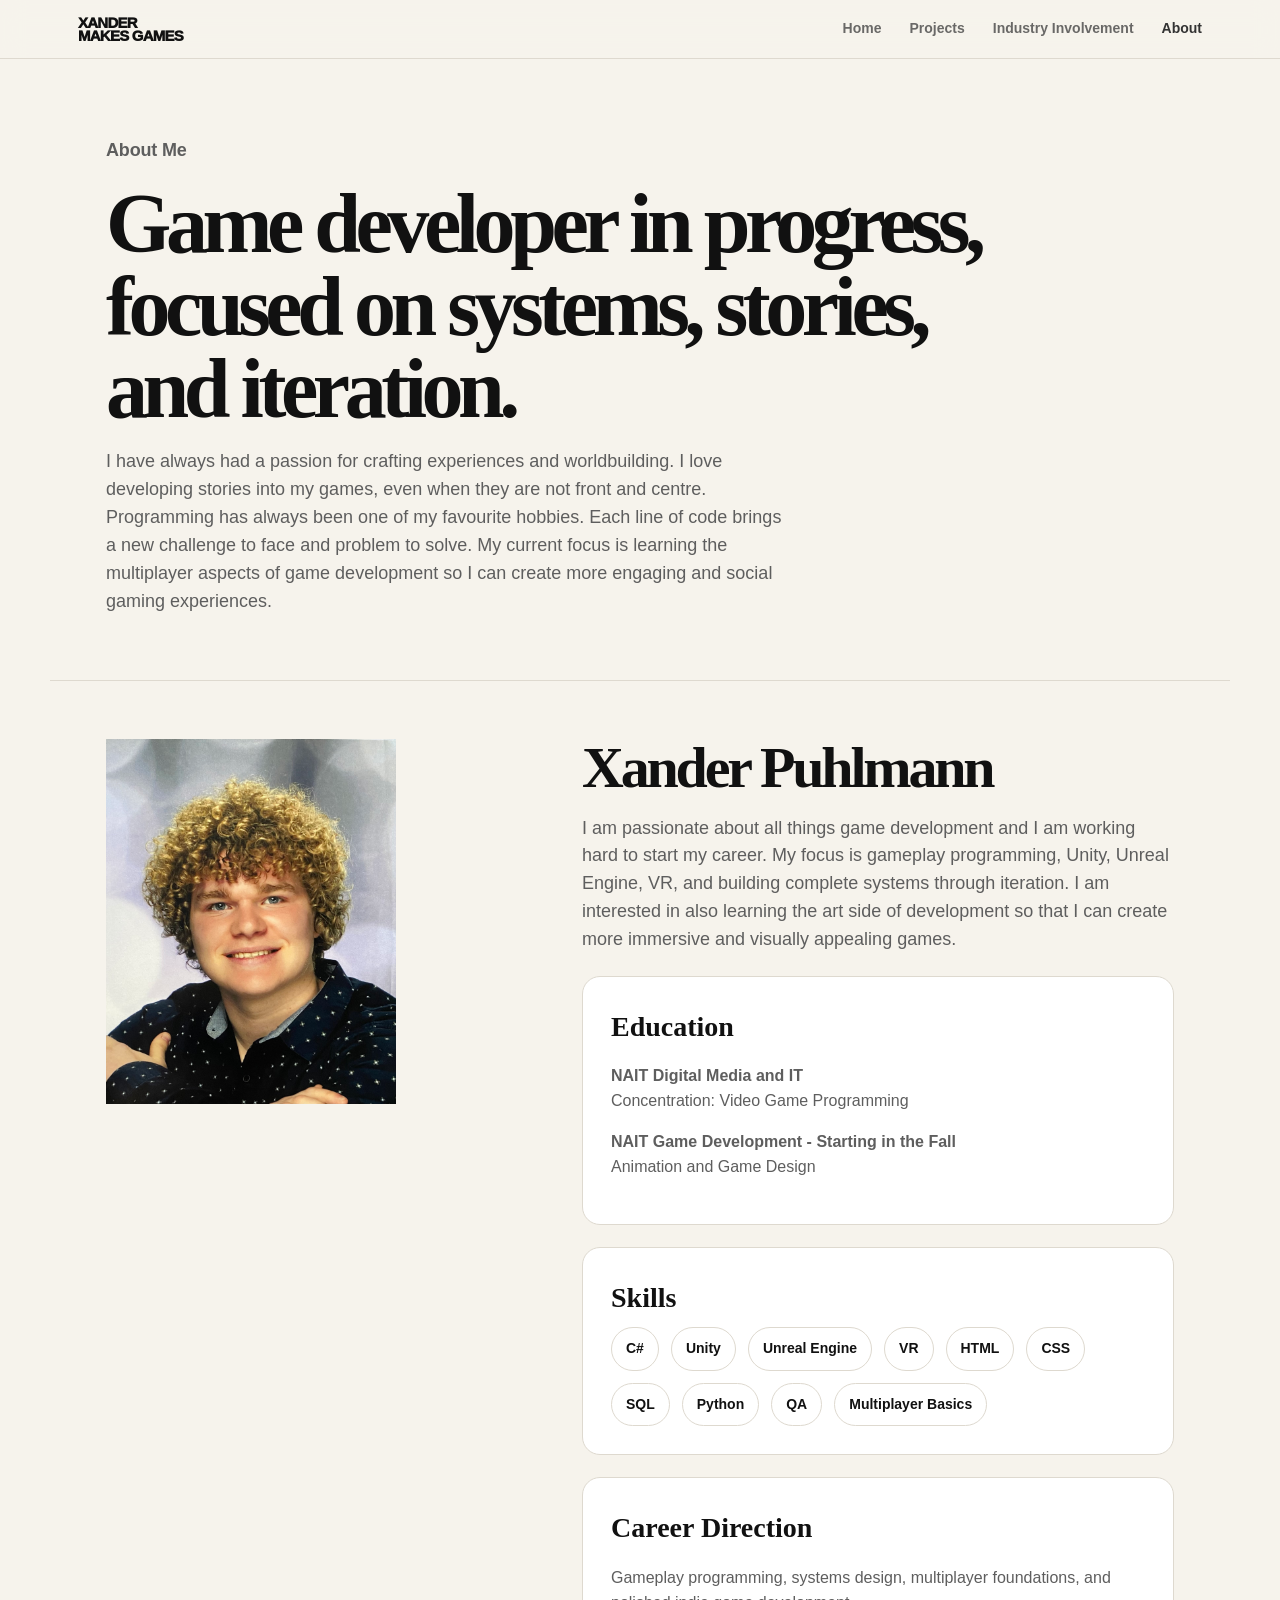
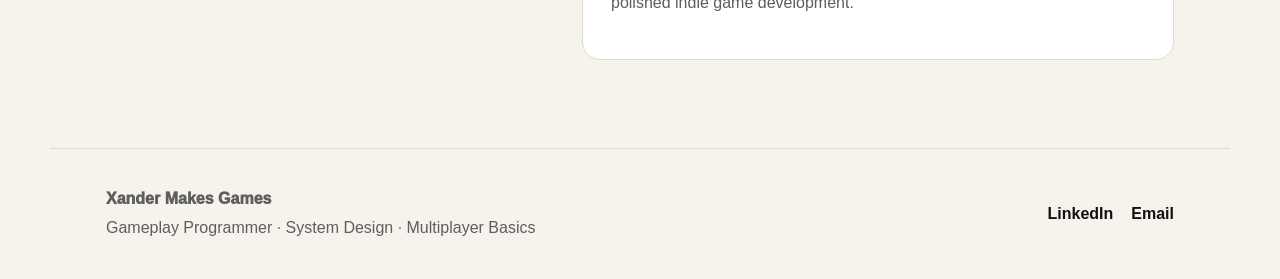
==== commit f4469534: "plijdflg" ====
--- a/about.html
+++ b/about.html
@@ -1,4 +1,9 @@
-<!DOCTYPE html><html lang="en"><head><meta charset="UTF-8"/><meta name="viewport" content="width=device-width, initial-scale=1.0"/><title>About | Xander Puhlmann</title><meta name="description" content="About Xander Puhlmann, game developer and programmer."/><link rel="icon" href="images/favicon.svg" type="image/svg+xml"/><link rel="stylesheet" href="styles.css"/></head><body><header class="site-header"><nav class="nav"><a class="brand" href="index.html"><span>XANDER</span><span>MAKES GAMES</span></a><button class="nav-toggle" aria-label="Toggle navigation">☰</button><div class="nav-links"><a href="index.html">Home</a><a href="projects.html">Projects</a><a href="about.html" class="active">About</a></div></nav></header><main>
+<!DOCTYPE html><html lang="en"><head><meta charset="UTF-8"/><meta name="viewport" content="width=device-width, initial-scale=1.0"/><title>About | Xander Puhlmann</title><meta name="description" content="About Xander Puhlmann, game developer and programmer."/><link rel="icon" href="images/favicon.svg" type="image/svg+xml"/><link rel="stylesheet" href="styles.css"/></head><body><header class="site-header"><nav class="nav"><a class="brand" href="index.html"><span>XANDER</span><span>MAKES GAMES</span></a><button class="nav-toggle" aria-label="Toggle navigation">☰</button><div class="nav-links">
+      <a href="index.html">Home</a>
+      <a href="projects.html" >Projects</a>
+      <a href="industry-involvement.html">Industry Involvement</a>
+      <a href="about.html" class="active">About</a>
+    </div></nav></header><main>
 <section class="page-hero"><p class="eyebrow">About Me</p><h1>Game developer in progress, focused on systems, stories, and iteration.</h1><p>I have always had a passion for crafting experiences and worldbuilding. I love developing stories into my games, even when they are not front and centre. Programming has always been one of my favourite hobbies. Each line of code brings a new challenge to face and problem to solve. My current focus is learning the multiplayer aspects of game development so I can create more engaging and social gaming experiences.</p></section>
 <section class="about-layout">
   <div ><img src="images/XanderProfilePicture.jpg" alt="Portrait placeholder" width="290" height="365"/></div>
